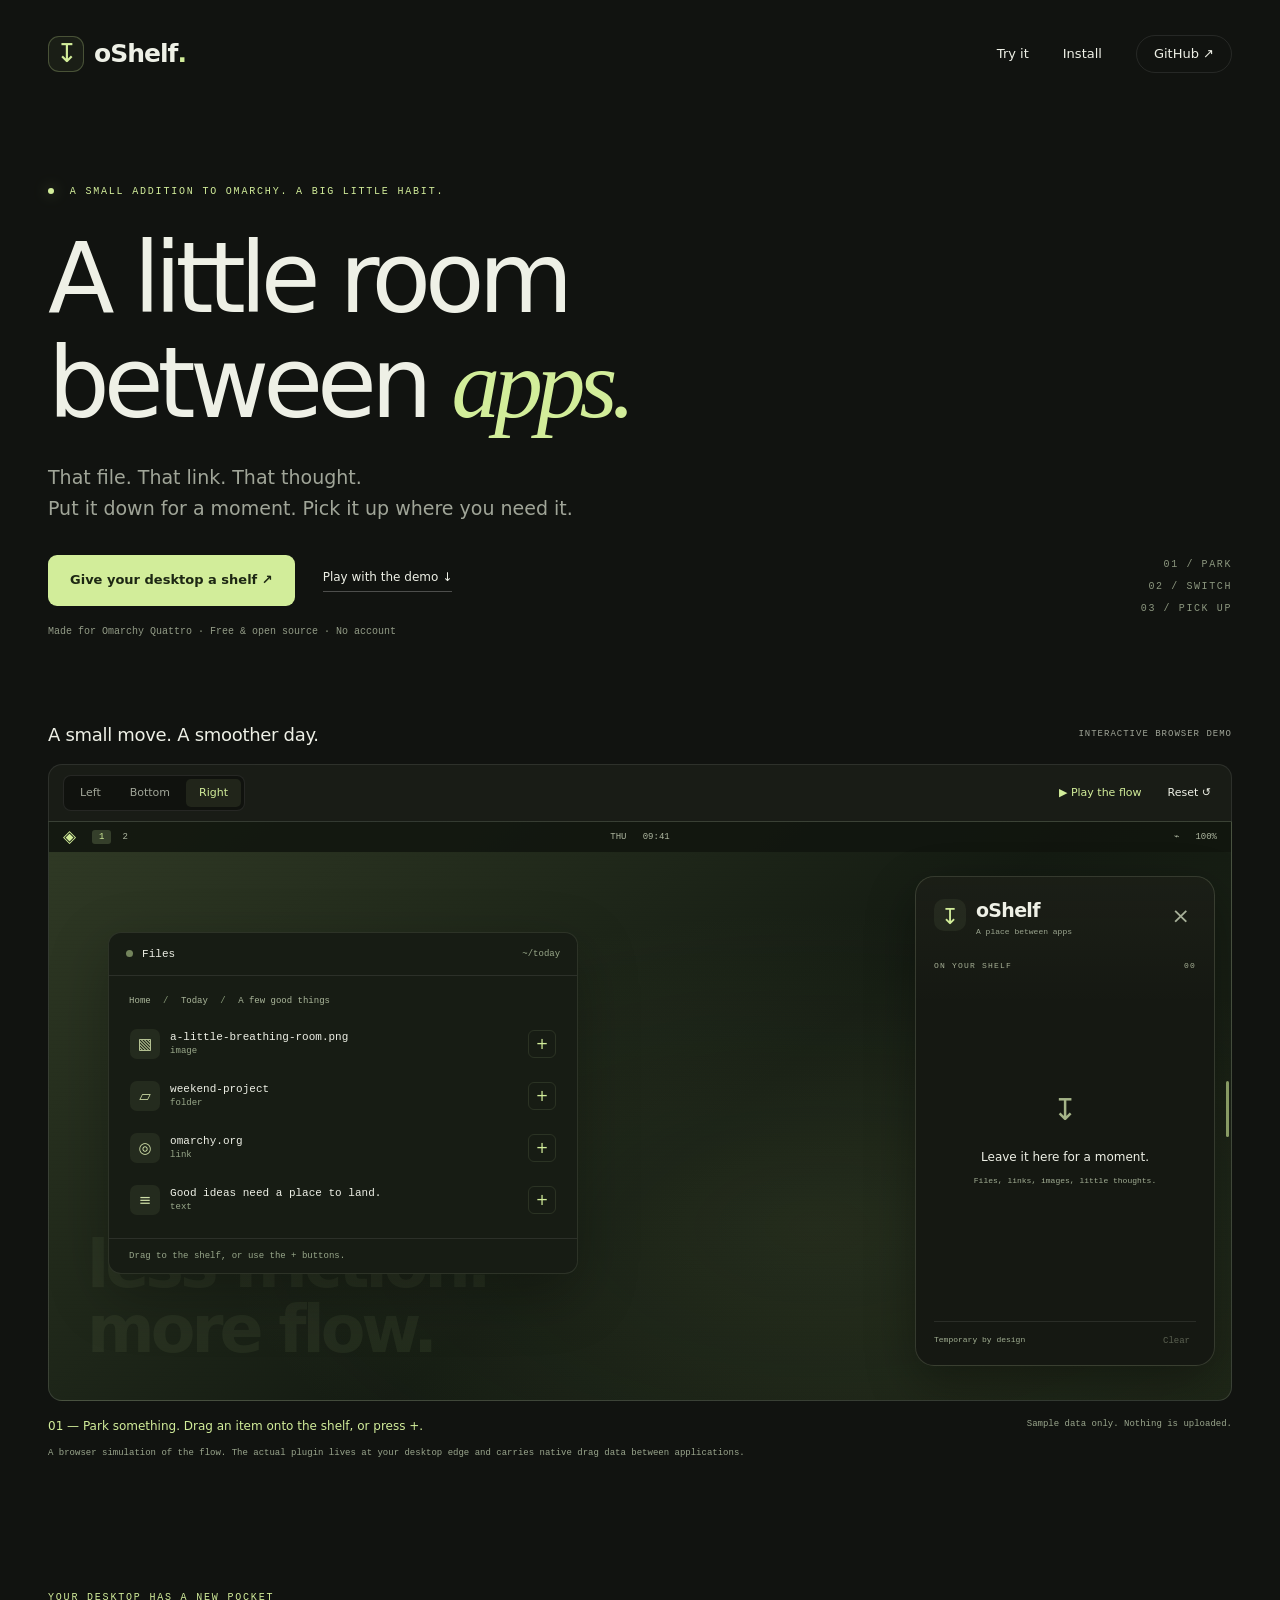
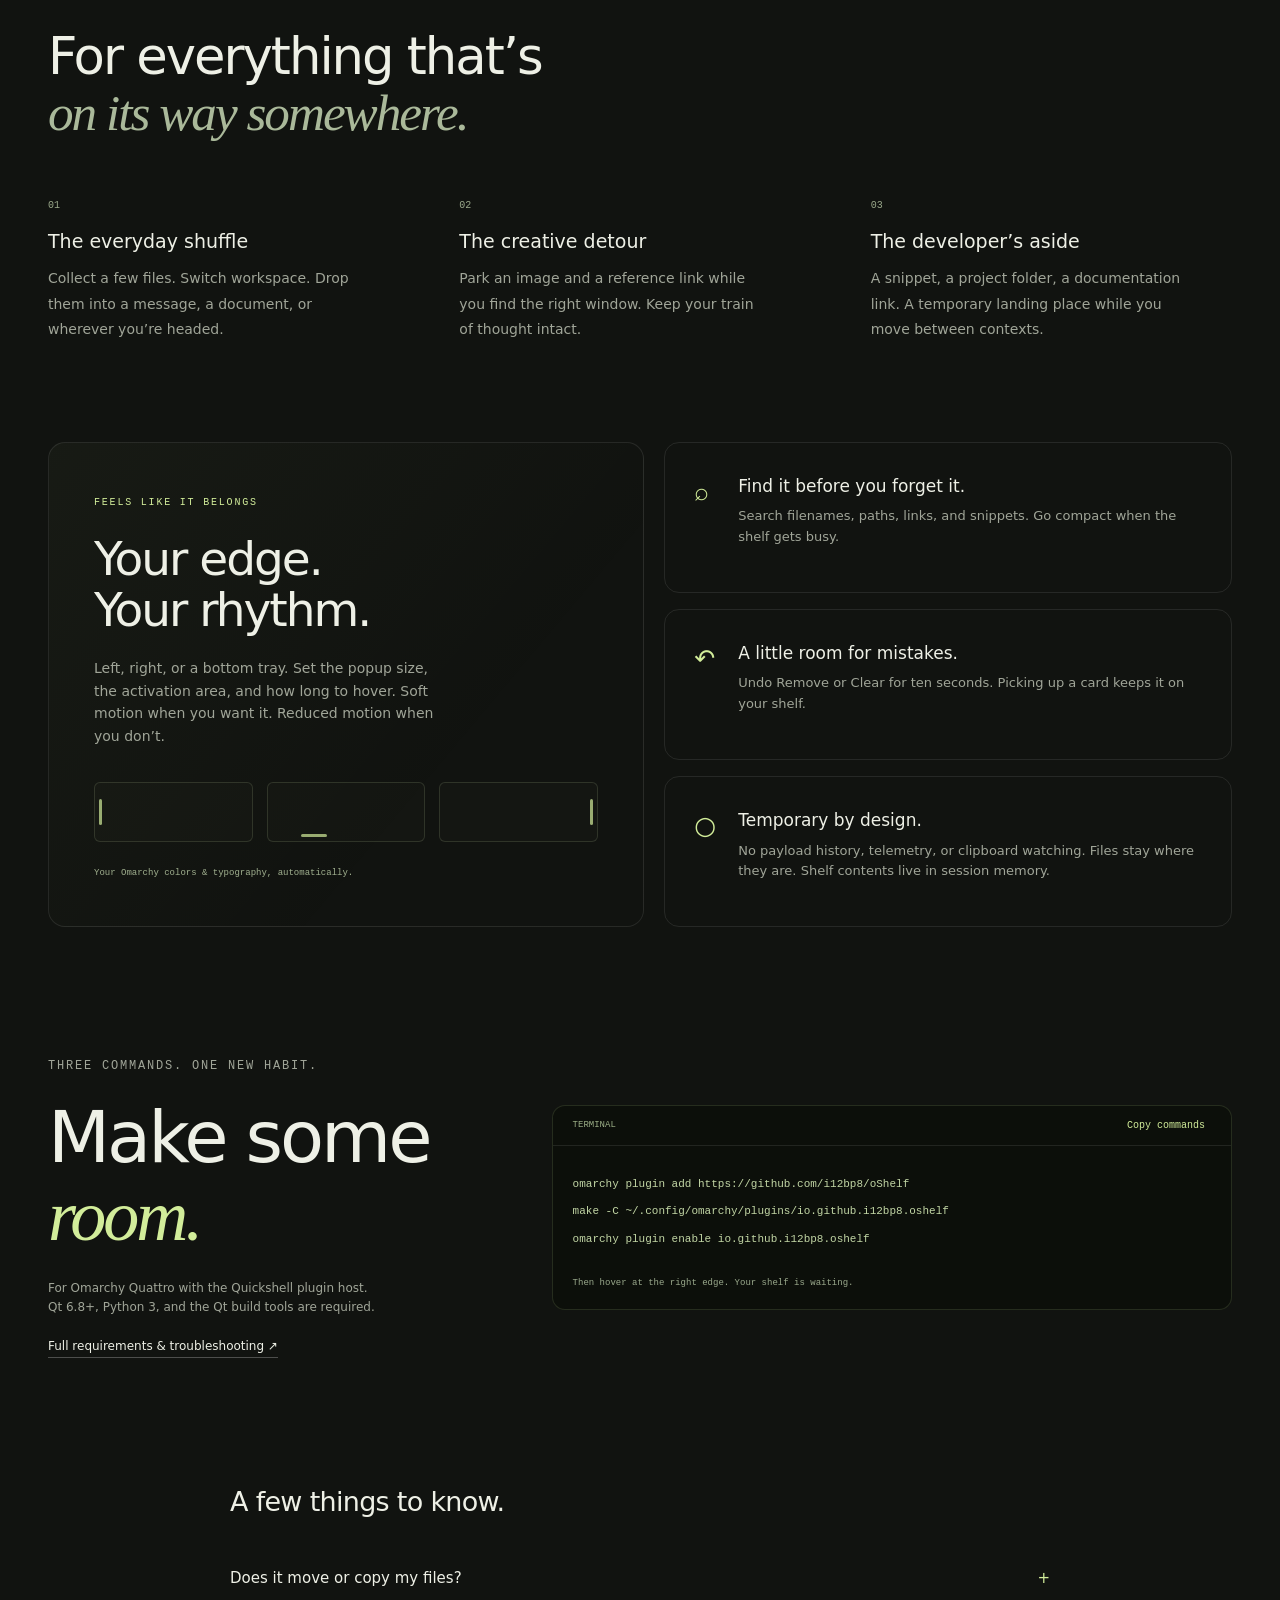
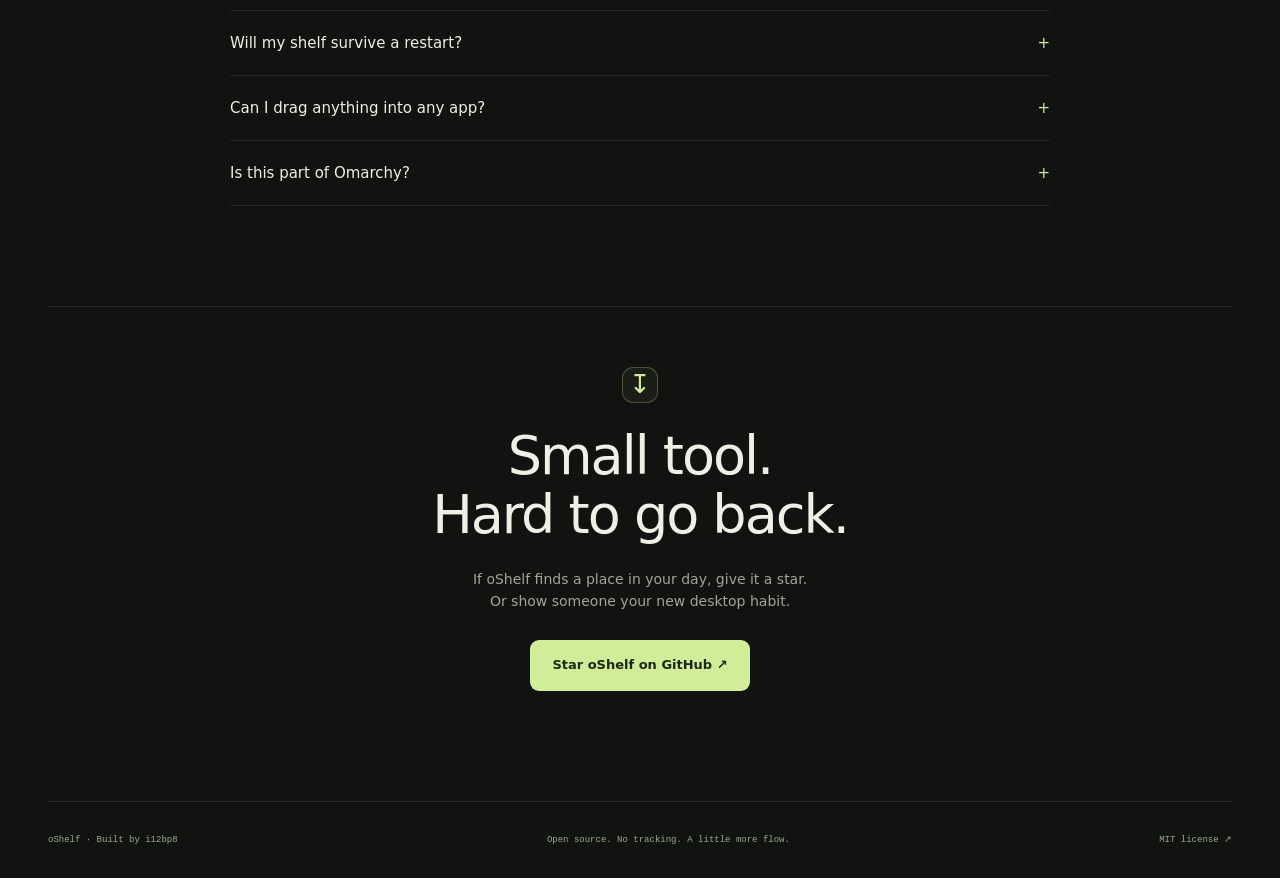
==== index.html @ 143892d5 "Polish oShelf workflows and add interactive product website" ====
<!doctype html>
<html lang="en"><head>
<meta charset="utf-8"><meta name="viewport" content="width=device-width,initial-scale=1">
<title>oShelf — A little room between apps.</title>
<meta name="description" content="Park files, images, links, and snippets at the edge of your Omarchy desktop. Switch context. Pick them up anywhere.">
<meta name="theme-color" content="#111310"><meta property="og:title" content="oShelf — A little room between apps."><meta property="og:description" content="Your next favorite desktop habit. A temporary drag-and-drop shelf for Omarchy."><meta property="og:type" content="website"><meta property="og:url" content="https://i12bp8.github.io/oShelf/"><meta property="og:image" content="https://i12bp8.github.io/oShelf/social.png"><meta name="twitter:card" content="summary_large_image">
<link rel="icon" href="icon.svg" type="image/svg+xml"><link rel="stylesheet" href="style.css"><script src="demo.js" defer></script></head>
<body>
<nav class="nav wrap" aria-label="Main navigation"><a class="brand" href="#"><span class="brand-icon">↧</span> oShelf<span class="brand-dot">.</span></a><div><a href="#playground">Try it</a><a href="#install">Install</a><a class="github" href="https://github.com/i12bp8/oShelf">GitHub ↗</a></div></nav>
<main><header class="hero wrap"><p class="eyebrow"><span></span> A SMALL ADDITION TO OMARCHY. A BIG LITTLE HABIT.</p><h1>A little room<br>between <em>apps.</em></h1><p class="intro">That file. That link. That thought.<br>Put it down for a moment. Pick it up where you need it.</p><div class="hero-actions"><a class="button primary" href="#install">Give your desktop a shelf ↗</a><a class="text-link" href="#playground">Play with the demo ↓</a></div><p class="fine">Made for Omarchy Quattro · Free & open source · No account</p><div class="hero-index" aria-hidden="true">01 / PARK<br>02 / SWITCH<br>03 / PICK UP</div></header>
<section class="playground wrap" id="playground" aria-labelledby="demo-title"><div class="section-label"><h2 id="demo-title">A small move. A smoother day.</h2><span>INTERACTIVE BROWSER DEMO</span></div>
<div class="demo-toolbar"><div class="segmented" aria-label="Shelf placement"><button data-edge="left" aria-pressed="false">Left</button><button data-edge="bottom" aria-pressed="false">Bottom</button><button data-edge="right" aria-pressed="true">Right</button></div><div class="demo-tools"><button id="tour">▶ Play the flow</button><button id="reset" aria-label="Reset demo">Reset ↺</button></div></div>
<div class="desktop" id="desktop" data-edge="right"><div class="desktop-bar"><span class="desktop-logo">◈</span><div class="workspaces" aria-label="Demo workspace"><button data-workspace="1" aria-pressed="true">1</button><button data-workspace="2" aria-pressed="false">2</button></div><span class="bar-time">THU &nbsp; 09:41</span><span>⌁ &nbsp; 100%</span></div><div class="wallpaper-word" aria-hidden="true">less friction.<br>more flow.</div>
<div class="app-window" id="source-window"><div class="window-top"><span class="window-dot"></span><span>Files</span><small>~/today</small></div><div class="file-path">Home <span>/</span> Today <span>/</span> A few good things</div><div id="samples" class="sample-list"></div><p class="window-foot">Drag to the shelf, or use the + buttons.</p></div>
<div class="app-window destination" id="destination" hidden><div class="window-top"><span class="window-dot"></span><span>Your next project</span><small>Workspace 2</small></div><div class="destination-body"><span class="destination-icon">↙</span><h3>Bring it over.</h3><p>Drop a shelf card here.<br>Or select its pick-up arrow.</p><div id="delivered"></div></div></div>
<button class="edge-handle" id="edge-handle" aria-label="Open or close the demo shelf"></button><aside class="shelf" id="shelf" aria-label="Demo shelf"><div class="shelf-head"><span class="shelf-mark">↧</span><div><strong>oShelf</strong><small>A place between apps</small></div><button id="collapse" aria-label="Close demo shelf">×</button></div><div class="shelf-meta"><span>ON YOUR SHELF</span><span id="count">00</span></div><div class="shelf-cards" id="shelf-cards"></div><div class="empty" id="empty"><span>↧</span><strong>Leave it here for a moment.</strong><p>Files, links, images, little thoughts.</p></div><div class="shelf-foot"><span>Temporary by design</span><button id="clear">Clear</button></div></aside></div>
<div class="demo-caption"><p id="demo-status" role="status" aria-live="polite">01 — Park something. Drag an item onto the shelf, or press +.</p><span>Sample data only. Nothing is uploaded.</span></div><p class="demo-note">A browser simulation of the flow. The actual plugin lives at your desktop edge and carries native drag data between applications.</p></section>
<section class="statement wrap"><p class="eyebrow">YOUR DESKTOP HAS A NEW POCKET</p><h2>For everything that’s<br><em>on its way somewhere.</em></h2><div class="use-cases"><article><span class="number">01</span><h3>The everyday shuffle</h3><p>Collect a few files. Switch workspace. Drop them into a message, a document, or wherever you’re headed.</p></article><article><span class="number">02</span><h3>The creative detour</h3><p>Park an image and a reference link while you find the right window. Keep your train of thought intact.</p></article><article><span class="number">03</span><h3>The developer’s aside</h3><p>A snippet, a project folder, a documentation link. A temporary landing place while you move between contexts.</p></article></div></section>
<section class="details wrap"><div class="detail-large"><span class="eyebrow">FEELS LIKE IT BELONGS</span><h2>Your edge.<br>Your rhythm.</h2><p>Left, right, or a bottom tray. Set the popup size, the activation area, and how long to hover. Soft motion when you want it. Reduced motion when you don’t.</p><div class="mini-edges" aria-hidden="true"><div><i></i></div><div><i></i></div><div><i></i></div></div><span class="detail-tag">Your Omarchy colors & typography, automatically.</span></div><div class="detail-stack"><article><span>⌕</span><div><h3>Find it before you forget it.</h3><p>Search filenames, paths, links, and snippets. Go compact when the shelf gets busy.</p></div></article><article><span>↶</span><div><h3>A little room for mistakes.</h3><p>Undo Remove or Clear for ten seconds. Picking up a card keeps it on your shelf.</p></div></article><article><span>○</span><div><h3>Temporary by design.</h3><p>No payload history, telemetry, or clipboard watching. Files stay where they are. Shelf contents live in session memory.</p></div></article></div></section>
<section class="install wrap" id="install"><div><p class="eyebrow">THREE COMMANDS. ONE NEW HABIT.</p><h2>Make some<br><em>room.</em></h2><p>For Omarchy Quattro with the Quickshell plugin host.<br>Qt 6.8+, Python 3, and the Qt build tools are required.</p><a class="text-link" href="https://github.com/i12bp8/oShelf#install">Full requirements & troubleshooting ↗</a></div><div class="terminal"><div class="terminal-top"><span>TERMINAL</span><button id="copy-install">Copy commands</button></div><pre><code id="install-code">omarchy plugin add https://github.com/i12bp8/oShelf
make -C ~/.config/omarchy/plugins/io.github.i12bp8.oshelf
omarchy plugin enable io.github.i12bp8.oshelf</code></pre><p>Then hover at the right edge. Your shelf is waiting.</p></div></section>
<section class="faq wrap"><h2>A few things to know.</h2><details><summary>Does it move or copy my files?</summary><p>oShelf keeps references to files and folders. It never moves or deletes the originals. Outgoing drags use copy semantics; the receiving application decides what to do with the offered data.</p></details><details><summary>Will my shelf survive a restart?</summary><p>No. Shelf contents disappear when the plugin reloads or the shell session ends. Your placement, size, and timing preferences are saved separately.</p></details><details><summary>Can I drag anything into any app?</summary><p>Files, folders, bundles, links, text, and portable image data are supported. Destinations choose which formats they accept. Image-only data is not converted into a file, and browser, GTK, and sandboxed app compatibility is not exhaustive.</p></details><details><summary>Is this part of Omarchy?</summary><p>oShelf is an independent community plugin for Omarchy Quattro. It is free software under the MIT license.</p></details></section>
<section class="closing wrap"><span class="brand-icon">↧</span><h2>Small tool.<br>Hard to go back.</h2><p>If oShelf finds a place in your day, give it a star.<br>Or show someone your new desktop habit.</p><a class="button primary" href="https://github.com/i12bp8/oShelf">Star oShelf on GitHub ↗</a></section></main>
<footer class="wrap"><span>oShelf · Built by <a href="https://github.com/i12bp8">i12bp8</a></span><span>Open source. No tracking. A little more flow.</span><a href="https://github.com/i12bp8/oShelf/blob/main/LICENSE">MIT license ↗</a></footer></body></html>
---- style.css ----
:root{color-scheme:dark;--bg:#111310;--line:#ffffff17;--ink:#eef0e6;--muted:#a0a598;--accent:#d2ed9a;--mono:ui-monospace,SFMono-Regular,Consolas,monospace;--sans:Inter,ui-sans-serif,system-ui,-apple-system,sans-serif}
*{box-sizing:border-box}html{scroll-behavior:smooth;scroll-padding-top:24px}body{margin:0;background:var(--bg);color:var(--ink);font-family:var(--sans);font-size:15px;line-height:1.6}a{color:inherit;text-decoration:none}button{font:inherit;color:inherit;cursor:pointer;border:0;background:none}button:disabled{opacity:.4;cursor:default}button:focus-visible,a:focus-visible,summary:focus-visible{outline:2px solid var(--accent);outline-offset:5px}h1,h2,h3,p{margin:0}h1,h2,h3{line-height:1.08}em{font-family:Georgia,serif;font-weight:400}::selection{background:var(--accent);color:var(--bg)}.wrap{max-width:1200px;width:calc(100% - 96px);margin:auto}
.nav{display:flex;justify-content:space-between;align-items:center;height:108px}.brand{font-size:25px;font-weight:700;letter-spacing:-1px;display:flex;align-items:center;gap:10px}.brand-dot{color:var(--accent);margin-left:-10px}.brand-icon{display:inline-grid;place-items:center;width:36px;height:36px;border:1px solid #d2ed9a40;border-radius:11px;background:#d2ed9a0c;color:var(--accent);font:26px var(--mono)}.nav>div{display:flex;gap:34px;align-items:center;font-size:13px}.github{padding:8px 17px;border:1px solid var(--line);border-radius:30px}
.hero{position:relative;padding:76px 0 88px}.eyebrow{font:10px/1.6 var(--mono);letter-spacing:1.8px;color:var(--accent)}.hero .eyebrow span{display:inline-block;width:6px;height:6px;border-radius:50%;background:var(--accent);margin-right:8px;box-shadow:0 0 15px #d2ed9a70}h1{font-size:clamp(64px,7.6vw,108px);font-weight:520;letter-spacing:-6px;margin:26px 0 25px}h1 em{color:var(--accent)}.intro{font-size:19px;color:var(--muted);line-height:1.65}.hero-actions{display:flex;align-items:center;gap:28px;margin-top:30px}.button{display:inline-flex;align-items:center;justify-content:center;gap:30px;border-radius:9px;padding:15px 22px;font-size:13px;font-weight:600;transition:transform .2s,background .2s}.button:hover{transform:translateY(-3px)}.primary{background:var(--accent);color:#1d2713}.text-link{font-size:12px;border-bottom:1px solid #ffffff40;padding-bottom:4px}.fine{font:10px var(--mono);color:#929b86;margin-top:20px}.hero-index{position:absolute;bottom:105px;right:0;text-align:right;font:10px/2.2 var(--mono);letter-spacing:1.6px;color:#8b967e}
.section-label{display:flex;align-items:center;justify-content:space-between;margin-bottom:20px}.section-label h2{font-size:18px;font-weight:500;letter-spacing:-.3px}.section-label>span{font:9px var(--mono);color:var(--muted);letter-spacing:1px}.playground{scroll-margin-top:30px}.demo-toolbar{border:1px solid var(--line);border-bottom:0;border-radius:14px 14px 0 0;display:flex;justify-content:space-between;align-items:center;padding:10px 14px;background:#191c16}.segmented{display:flex;gap:3px;padding:3px;background:#10120e;border:1px solid var(--line);border-radius:8px}.segmented button{font-size:11px;padding:5px 13px;border-radius:5px;color:var(--muted)}.segmented button[aria-pressed=true]{color:var(--accent);background:#d2ed9a16}.demo-tools{display:flex;gap:14px;font-size:11px}.demo-tools button:first-child{color:var(--accent)}
.desktop{height:580px;position:relative;overflow:hidden;border:1px solid #ffffff20;border-radius:0 0 14px 14px;background:radial-gradient(ellipse at 65% 70%,#5b674033,transparent 55%),linear-gradient(140deg,#303a25,#141b12 55%,#1d2517);isolation:isolate}.desktop:after{content:'';position:absolute;inset:30px 0 0;pointer-events:none;background:repeating-linear-gradient(0deg,transparent,transparent 3px,#00000005 3px,#00000005 4px);z-index:-1}.desktop-bar{height:30px;background:#10150edf;display:flex;align-items:center;gap:16px;padding:0 14px;font:9px var(--mono);color:#aeb7a0}.desktop-logo{color:var(--accent);font-size:17px}.workspaces{display:flex;gap:4px}.workspaces button{padding:2px 7px;border-radius:3px}.workspaces button[aria-pressed=true]{background:#c6e39830;color:var(--accent)}.bar-time{position:absolute;left:50%;transform:translateX(-50%)}.desktop-bar>span:last-child{margin-left:auto}.wallpaper-word{position:absolute;left:38px;bottom:38px;font-size:65px;line-height:1;letter-spacing:-4px;color:#d2ed9a10;font-weight:650}
.app-window{position:absolute;left:5%;top:110px;width:45%;max-width:470px;min-width:280px;border:1px solid #c3d0ad21;background:#171c14;border-radius:13px;box-shadow:0 20px 60px #0004;overflow:hidden;transition:opacity .3s,transform .3s}.window-top{display:flex;align-items:center;gap:9px;height:43px;padding:0 17px;font:11px var(--mono);border-bottom:1px solid var(--line)}.window-dot{width:7px;height:7px;background:#73845c;border-radius:50%}.window-top small{margin-left:auto;color:#98a789;font-size:9px}.file-path{padding:20px 20px 12px;font:9px var(--mono);color:#abb79b}.file-path span{color:#879977;padding:0 7px}.sample-list{padding:0 10px 12px}.sample{display:flex;gap:10px;align-items:center;padding:11px;border-radius:8px;cursor:grab}.sample:hover{background:#ffffff05}.sample-icon{width:30px;height:30px;display:grid;place-items:center;border-radius:7px;background:#d2ed9a12;color:#cfdea8;font-size:15px}.sample-copy{flex:1;min-width:0}.sample strong{font:11px var(--mono);display:block;white-space:nowrap;overflow:hidden;text-overflow:ellipsis}.sample small{display:block;font:9px var(--mono);color:#9aa98b;margin-top:3px}.sample button{border:1px solid #b3ca8d20;border-radius:6px;width:28px;height:28px;color:var(--accent)}.window-foot{border-top:1px solid var(--line);padding:12px 20px;font:9px var(--mono);color:#98a78a}
.edge-handle{position:absolute;right:0;top:42%;width:16px;height:90px;z-index:5;padding:0}.edge-handle:after{content:'';position:absolute;right:2px;top:17px;width:3px;height:56px;border-radius:4px;background:var(--accent);opacity:.6}.edge-handle:hover:after{opacity:1}.shelf{position:absolute;right:16px;top:54px;width:300px;height:490px;background:#151812;border:1px solid #c5d2ad2e;border-radius:19px;box-shadow:0 18px 50px #0005;display:flex;flex-direction:column;padding:18px;transition:transform .32s cubic-bezier(.2,.8,.2,1),opacity .24s;z-index:4;background-image:linear-gradient(#d2ed9a08,transparent 130px)}.shelf.closed{opacity:0;transform:translateX(28px) scale(.97);pointer-events:none}.shelf.dragover{border-color:var(--accent);box-shadow:0 0 0 3px #d2ed9a18,0 18px 50px #0005}.shelf-head{display:flex;align-items:center;gap:10px}.shelf-mark{width:32px;height:32px;display:grid;place-items:center;background:#d2ed9a10;border-radius:10px;font-size:22px;color:var(--accent)}.shelf-head strong{font-size:19px;letter-spacing:-.7px}.shelf-head small{display:block;color:#9ba58f;font:8px var(--mono);margin-top:2px}.shelf-head>button{margin-left:auto;font-size:22px;color:#a7b099}.shelf-meta{display:flex;justify-content:space-between;margin:25px 0 12px;font:8px var(--mono);letter-spacing:1.2px;color:#a6b095}.shelf-cards{display:flex;flex-direction:column;gap:8px;overflow:auto;flex:1;scrollbar-width:thin;scrollbar-color:#4b593b transparent}.demo-card{position:relative;background:#d2ed9a04;border:1px solid #c7d3b316;border-radius:12px;padding:13px;flex-shrink:0;cursor:grab;animation:arrive .28s ease-out}.card-type{font:8px var(--mono);letter-spacing:1.4px;color:#aabc8c;display:block;margin-bottom:8px}.card-title{font:12px/1.4 var(--mono);display:block;padding-right:24px;overflow-wrap:anywhere}.card-detail{font:8px var(--mono);color:#9aa78c;display:block;margin-top:10px;overflow:hidden;text-overflow:ellipsis;white-space:nowrap}.demo-card button{position:absolute;right:8px;top:8px;border-radius:6px;color:var(--accent);width:27px;height:27px;background:#d2ed9a0b}.card-art{height:58px;border-radius:6px;margin-bottom:10px;background:radial-gradient(circle at 65% 40%,#e3d998 0 8%,transparent 8.5%),linear-gradient(165deg,transparent 50%,#7a8e5f 50% 66%,#455b3a 66% 78%,#263d2b 78%),#b7c296}.empty{text-align:center;position:absolute;left:20px;right:20px;top:43%;pointer-events:none}.empty>span{display:block;font-size:30px;color:#a5b488;margin-bottom:10px}.empty strong{font-size:12px;font-weight:500}.empty p{font:8px var(--mono);color:#a2ae94;margin-top:8px}.shelf-foot{display:flex;justify-content:space-between;border-top:1px solid var(--line);padding-top:13px;margin-top:12px;font:8px var(--mono);color:#a0ae91}.shelf-foot button{font-size:9px;color:#c2ccaf}
.destination-body{min-height:250px;padding:35px;text-align:center}.destination-icon{font-size:27px;color:var(--accent)}.destination h3{font-size:24px;margin:12px 0}.destination p{font-size:11px;color:var(--muted)}.destination.dragover{border-color:var(--accent)}#delivered{display:flex;gap:7px;flex-wrap:wrap;margin-top:20px}.delivered-item{font:9px var(--mono);border:1px solid #d2ed9a35;color:var(--accent);padding:7px 10px;border-radius:6px;animation:arrive .3s;overflow-wrap:anywhere;max-width:100%}
.desktop[data-edge=left] .shelf{left:16px;right:auto}.desktop[data-edge=left] .shelf.closed{transform:translateX(-28px) scale(.97)}.desktop[data-edge=left] .edge-handle{left:0;right:auto}.desktop[data-edge=left] .edge-handle:after{left:2px;right:auto}.desktop[data-edge=left] .app-window{left:auto;right:5%}.desktop[data-edge=bottom] .shelf{width:620px;max-width:calc(100% - 32px);height:255px;top:auto;bottom:14px;left:50%;right:auto;transform:translateX(-50%)}.desktop[data-edge=bottom] .shelf.closed{transform:translate(-50%,28px) scale(.97)}.desktop[data-edge=bottom] .shelf-cards{flex-direction:row}.desktop[data-edge=bottom] .demo-card{width:210px}.desktop[data-edge=bottom] .card-art{display:none}.desktop[data-edge=bottom] .shelf-meta{margin:12px 0 8px}.desktop[data-edge=bottom] .shelf-foot{margin-top:8px;padding-top:8px}.desktop[data-edge=bottom] .edge-handle{top:auto;bottom:0;left:44%;width:90px;height:14px}.desktop[data-edge=bottom] .edge-handle:after{top:auto;bottom:2px;left:17px;width:56px;height:3px}.desktop[data-edge=bottom] .app-window{top:50px;left:7%;width:50%}.desktop[data-edge=bottom] .sample{padding:5px 11px}.desktop[data-edge=bottom] .file-path{padding:10px 20px}.desktop[data-edge=bottom] .window-foot{display:none}.desktop[data-edge=bottom] .destination-body{padding:12px;min-height:160px}
.demo-caption{display:flex;justify-content:space-between;gap:20px;align-items:start;margin-top:16px}.demo-caption p{font-size:12px;color:var(--accent)}.demo-caption>span,.demo-note{font:9px/1.6 var(--mono);color:#9aa68d}.demo-note{margin-top:10px;max-width:720px}.statement{padding:130px 0 100px}.statement h2{font-size:clamp(35px,4vw,54px);font-weight:500;letter-spacing:-2px;margin-top:23px}.statement h2 em{color:#aab99a}.use-cases{display:grid;grid-template-columns:repeat(3,1fr);gap:50px;margin-top:60px}.number{font:10px var(--mono);color:#9aa88a;display:block;margin-bottom:20px}.use-cases h3{font-size:19px;font-weight:500;margin-bottom:15px}.use-cases p{color:var(--muted);font-size:14px;line-height:1.8;max-width:310px}
.details{display:grid;grid-template-columns:1.05fr 1fr;gap:20px}.detail-large{padding:45px;border:1px solid var(--line);border-radius:17px;background:linear-gradient(130deg,#d2ed9a09,transparent 70%)}.detail-large h2{font-size:47px;letter-spacing:-2px;font-weight:500;margin:22px 0}.detail-large p{font-size:14px;color:var(--muted);max-width:350px}.mini-edges{display:flex;gap:14px;margin:35px 0 24px}.mini-edges>div{position:relative;width:95px;height:60px;border:1px solid #a2b68a30;border-radius:6px;background:#d2ed9a04}.mini-edges i{position:absolute;background:var(--accent);border-radius:3px;opacity:.7}.mini-edges>div:nth-child(1) i{height:26px;width:3px;left:4px;top:16px}.mini-edges>div:nth-child(2) i{height:3px;width:26px;left:33px;bottom:4px}.mini-edges>div:nth-child(3) i{height:26px;width:3px;right:4px;top:16px}.detail-tag{font:9px var(--mono);color:#a0b08f}.detail-stack{display:flex;flex-direction:column;gap:16px}.detail-stack article{display:flex;gap:20px;padding:29px;border:1px solid var(--line);border-radius:15px;flex:1}.detail-stack article>span{font-size:25px;color:var(--accent);width:24px;flex-shrink:0}.detail-stack h3{font-size:17px;font-weight:500;margin:5px 0 11px}.detail-stack p{font-size:13px;color:var(--muted)}
.install{padding:130px 0;display:grid;grid-template-columns:.8fr 1.2fr;align-items:center;gap:50px}.install h2{font-size:72px;letter-spacing:-3px;margin:23px 0;font-weight:500}.install h2 em{color:var(--accent)}.install p{font-size:12px;color:var(--muted);margin-bottom:16px}.terminal{background:#0c0f0a;border:1px solid #d2ed9a22;border-radius:13px;overflow:hidden;min-width:0}.terminal-top{padding:13px 20px;display:flex;justify-content:space-between;align-items:center;border-bottom:1px solid var(--line);font:9px var(--mono);color:#9bae86}.terminal-top button{font-size:10px;color:var(--accent)}pre{padding:25px 20px;margin:0;overflow:auto;font:11px/2.5 var(--mono);color:#c2d6a5}.terminal p{font:9px var(--mono);padding:0 20px 5px;color:#9aa98c}
.faq{max-width:820px;padding:0 0 100px}.faq h2{font-size:27px;font-weight:500;margin-bottom:30px;letter-spacing:-.7px}details{border-bottom:1px solid var(--line);padding:20px 0}summary{cursor:pointer;list-style:none;font-size:15px;display:flex;justify-content:space-between}summary:after{content:'+';color:var(--accent)}details[open] summary:after{content:'−'}details p{font-size:13px;color:var(--muted);margin-top:14px;max-width:700px}.closing{text-align:center;padding:60px 0 110px;border-top:1px solid var(--line)}.closing h2{font-size:54px;font-weight:500;letter-spacing:-2px;margin:24px 0}.closing p{color:var(--muted);font-size:14px;margin-bottom:27px}footer{display:flex;justify-content:space-between;gap:20px;padding:30px 0;border-top:1px solid var(--line);font:9px/1.8 var(--mono);color:#9baa8e}footer a:hover{color:var(--accent)}[hidden]{display:none!important}
@keyframes arrive{from{opacity:0;transform:translateY(8px) scale(.97)}to{opacity:1;transform:none}}
@media(max-width:1000px){.wrap{width:calc(100% - 48px)}.hero-index{display:none}.desktop{height:570px}.app-window{left:3%;width:43%;min-width:220px}.shelf{width:275px}.desktop[data-edge=left] .app-window{right:3%}.install{grid-template-columns:1fr;gap:35px}.install h2 br{display:none}.use-cases{gap:25px}.details{gap:15px}.detail-large{padding:30px}.detail-stack article{padding:24px}.hero{padding-top:55px}h1{letter-spacing:-4px}}
@media(max-width:650px){.wrap{width:calc(100% - 36px)}.nav{height:80px}.nav>div{gap:18px}.nav>div>a:first-child{display:none}.hero{padding:48px 0 55px}h1{font-size:62px;letter-spacing:-3.8px}.hero .eyebrow{font-size:8px;letter-spacing:.8px}.intro{font-size:16px}.hero-actions{align-items:start;flex-direction:column;gap:20px}.fine{font-size:8px}.section-label{align-items:start;gap:12px}.section-label h2{font-size:15px}.section-label>span{font-size:7px;max-width:90px;text-align:right}.demo-toolbar{padding:8px}.segmented button{padding:5px 8px;font-size:10px}.demo-tools{gap:5px;font-size:9px}.desktop{height:780px}.bar-time{display:none}.app-window,.desktop[data-edge=left] .app-window,.desktop[data-edge=bottom] .app-window{left:14px;right:14px;top:48px;width:auto;max-width:none;min-width:0}.sample{padding:7px}.file-path{font-size:8px;padding:12px}.window-foot{padding:8px 14px;font-size:8px}.shelf,.desktop[data-edge=left] .shelf{left:auto;right:14px;top:355px;width:calc(100% - 28px);height:405px}.desktop[data-edge=left] .shelf{left:14px;right:auto}.desktop[data-edge=bottom] .shelf{top:auto;bottom:15px;height:380px;width:calc(100% - 28px);max-width:none;left:50%}.desktop[data-edge=bottom] .shelf-cards{flex-direction:column}.desktop[data-edge=bottom] .demo-card{width:100%}.desktop[data-edge=bottom] .app-window .sample{padding:7px}.desktop[data-edge=bottom] .window-foot{display:block}.destination-body{min-height:215px;padding:20px}.destination h3{font-size:21px}.desktop[data-edge=bottom] .destination-body{min-height:240px;padding:24px}.wallpaper-word{font-size:48px}.demo-caption{flex-direction:column;gap:6px}.demo-caption p{font-size:11px}.statement{padding:80px 0 60px}.statement h2{font-size:34px;letter-spacing:-1.3px}.use-cases{grid-template-columns:1fr;margin-top:35px;gap:30px}.use-cases article{display:grid;grid-template-columns:30px 1fr;column-gap:12px}.number{grid-row:span 2;margin-top:5px}.use-cases p{max-width:none}.use-cases h3{font-size:18px;margin-bottom:10px}.details{grid-template-columns:1fr}.detail-large h2{font-size:40px}.install{padding:80px 0}.install h2{font-size:57px}.faq{padding-bottom:65px}.closing{padding:50px 0 70px}.closing h2{font-size:45px}footer{flex-direction:column;gap:8px}.demo-note{font-size:8px}}
.details>*{min-width:0}.detail-tag{display:block;line-height:1.7;overflow-wrap:anywhere}.detail-stack article>div{min-width:0}.mini-edges>div{min-width:0;flex:1}
@media(prefers-reduced-motion:reduce){html{scroll-behavior:auto}*,*:before,*:after{animation:none!important;transition:none!important}}
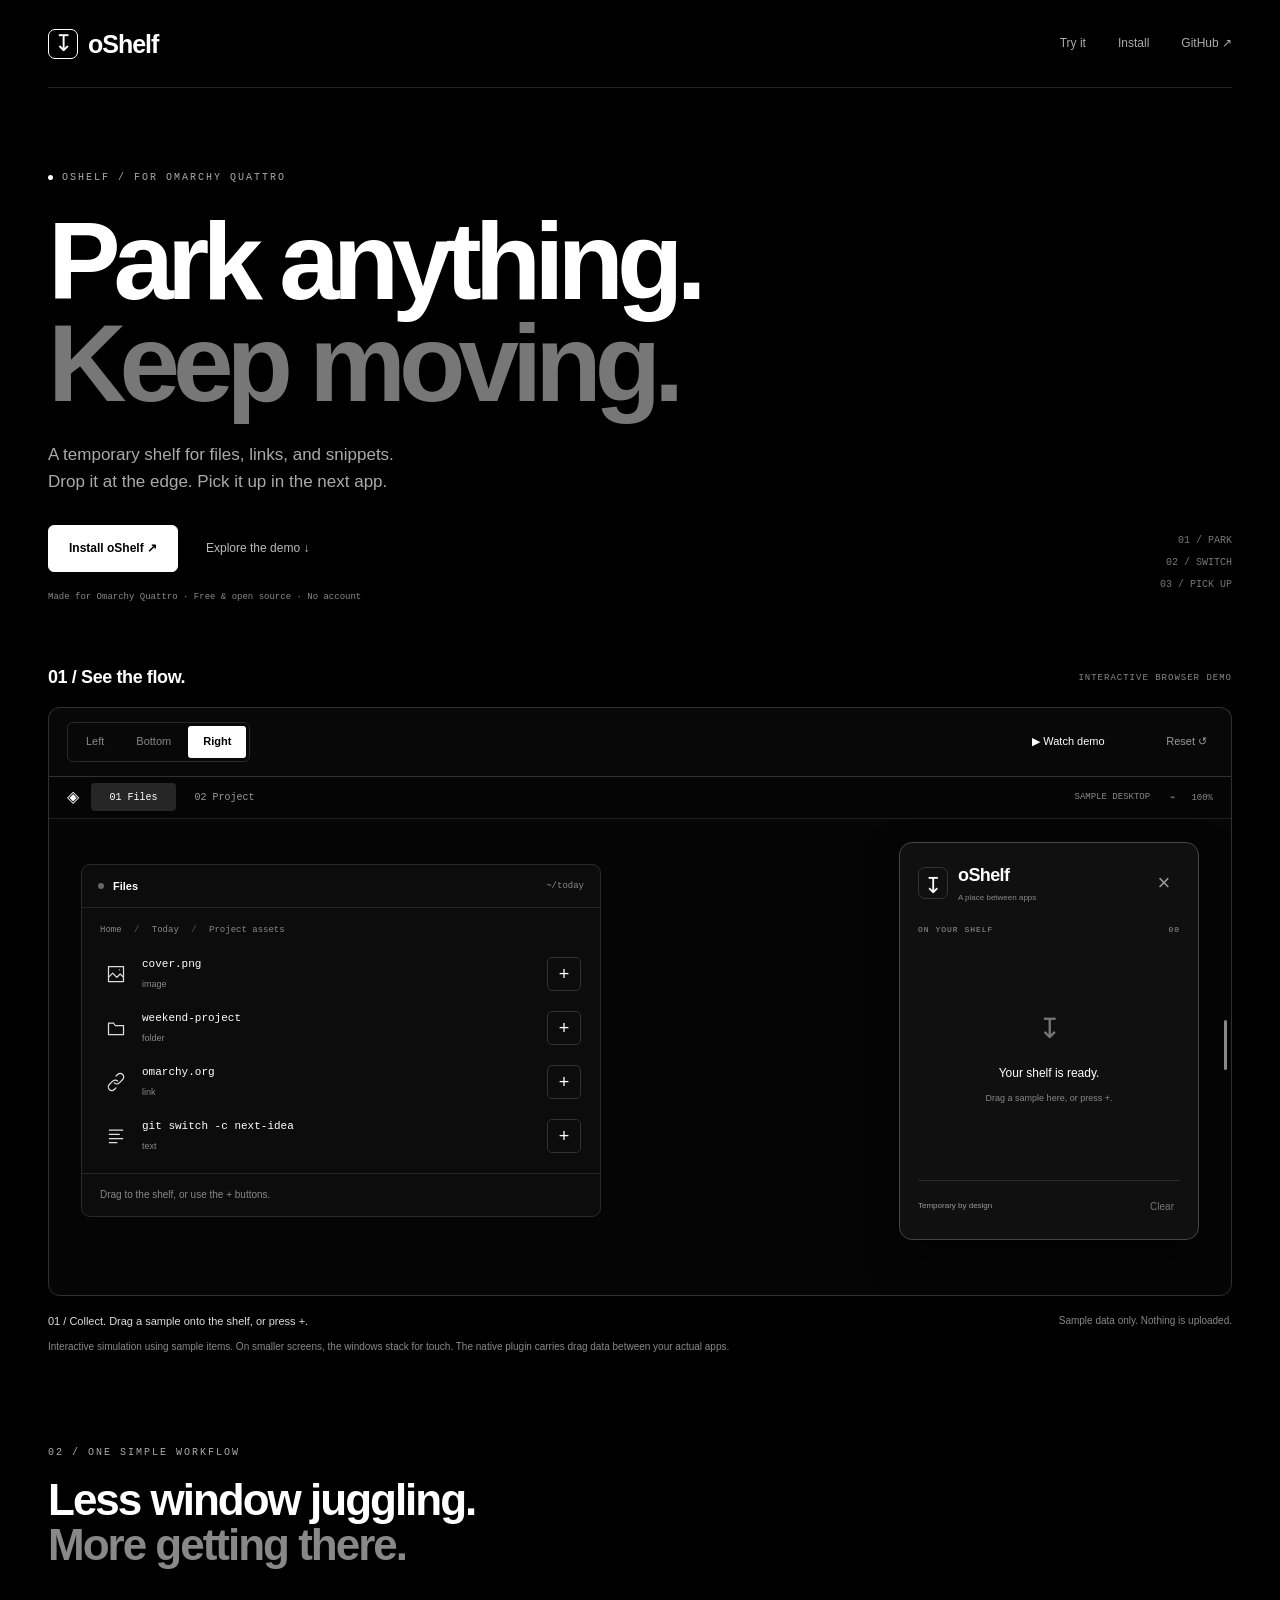
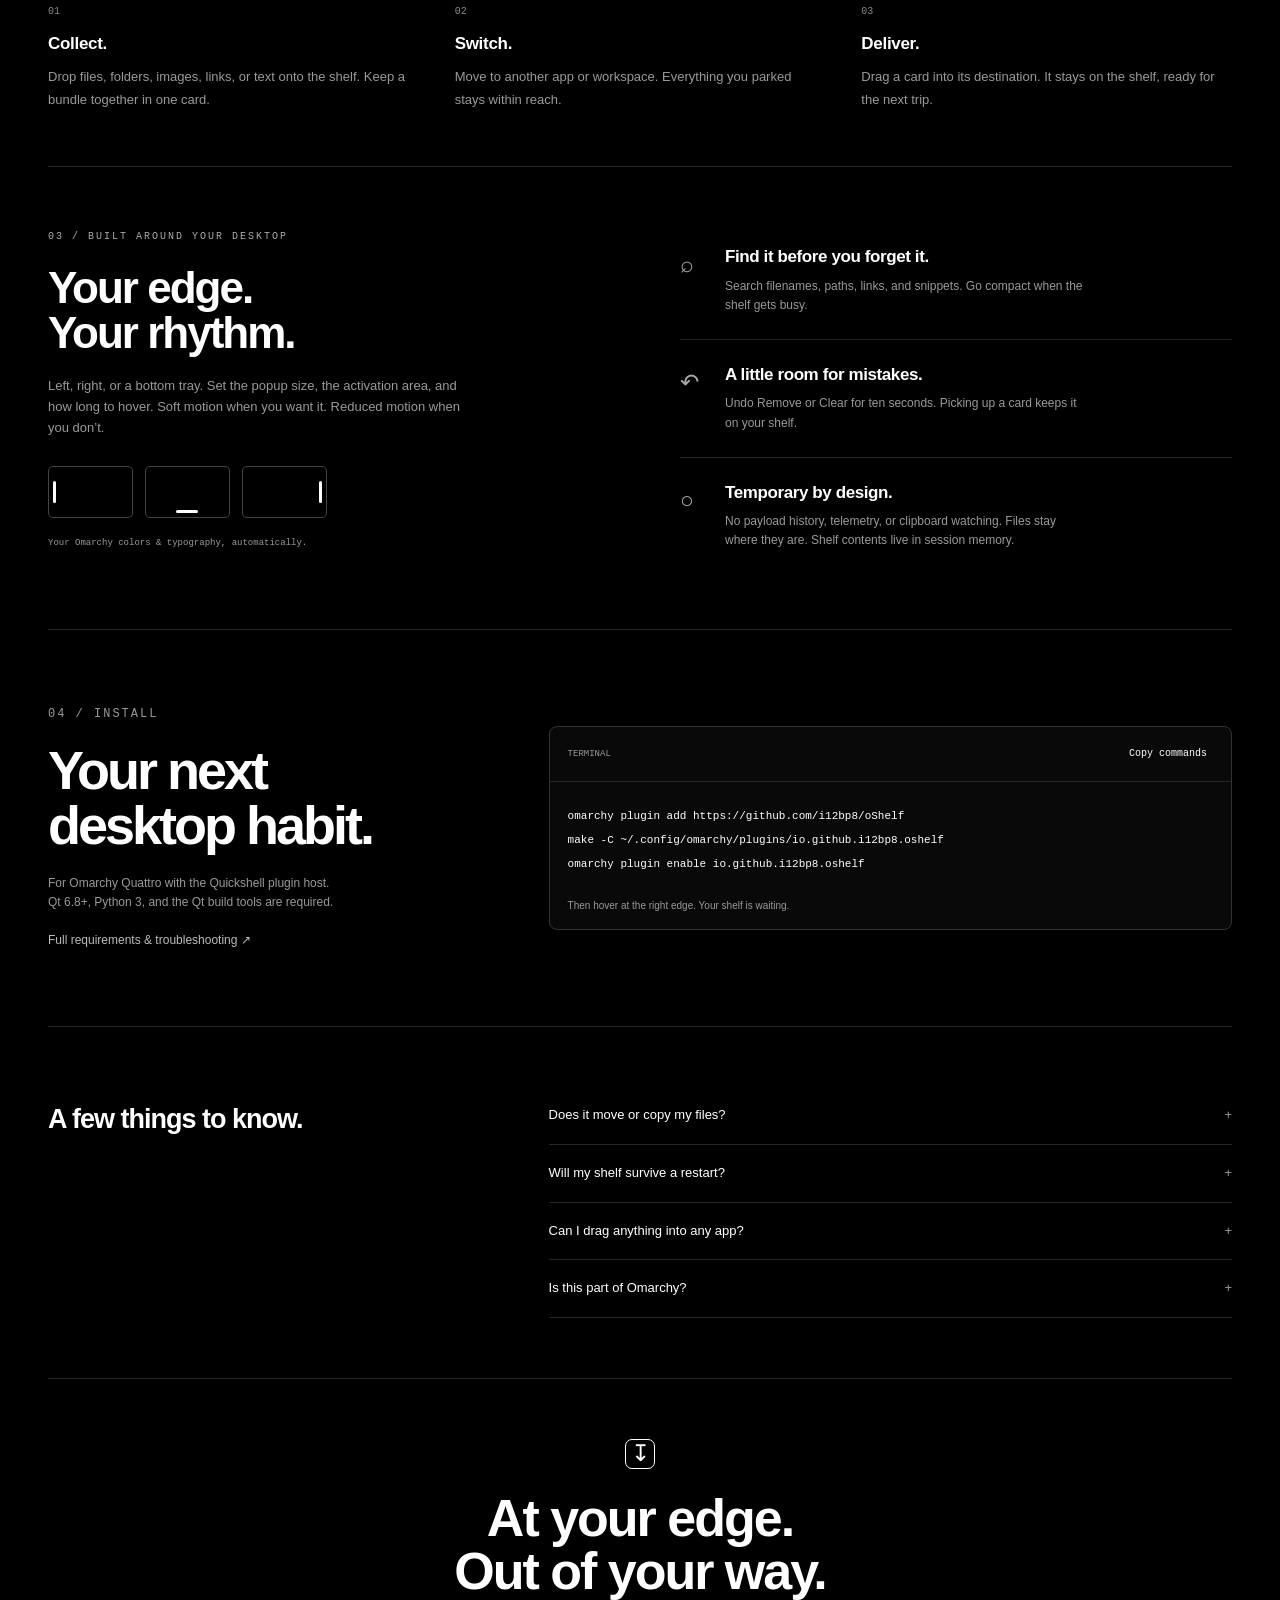
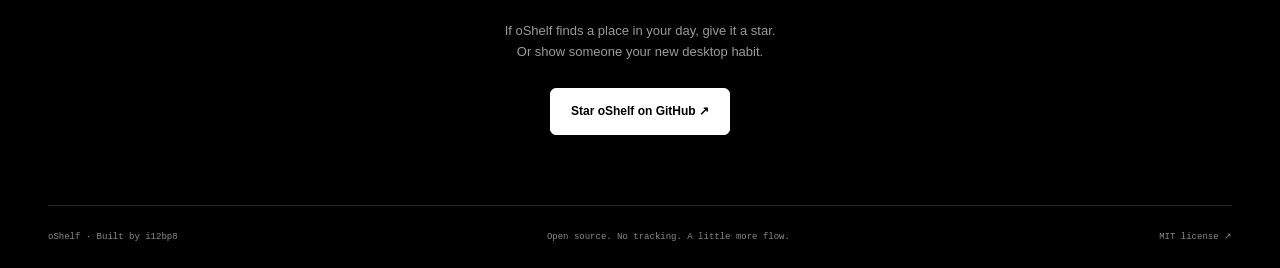
==== commit b6a009be: "Redesign the site in monochrome" ====
--- a/index.html
+++ b/index.html
@@ -3,23 +3,23 @@
 <meta charset="utf-8"><meta name="viewport" content="width=device-width,initial-scale=1">
 <title>oShelf — A little room between apps.</title>
 <meta name="description" content="Park files, images, links, and snippets at the edge of your Omarchy desktop. Switch context. Pick them up anywhere.">
-<meta name="theme-color" content="#111310"><meta property="og:title" content="oShelf — A little room between apps."><meta property="og:description" content="Your next favorite desktop habit. A temporary drag-and-drop shelf for Omarchy."><meta property="og:type" content="website"><meta property="og:url" content="https://i12bp8.github.io/oShelf/"><meta property="og:image" content="https://i12bp8.github.io/oShelf/social.png"><meta name="twitter:card" content="summary_large_image">
-<link rel="icon" href="icon.svg" type="image/svg+xml"><link rel="stylesheet" href="style.css"><script src="demo.js" defer></script></head>
+<meta name="theme-color" content="#000000"><meta property="og:title" content="oShelf — A little room between apps."><meta property="og:description" content="Your next favorite desktop habit. A temporary drag-and-drop shelf for Omarchy."><meta property="og:type" content="website"><meta property="og:url" content="https://i12bp8.github.io/oShelf/"><meta property="og:image" content="https://i12bp8.github.io/oShelf/social.png"><meta name="twitter:card" content="summary_large_image">
+<link rel="icon" href="icon.svg" type="image/svg+xml"><link rel="stylesheet" href="style.css?v=2"><script src="demo.js?v=2" defer></script></head>
 <body>
 <nav class="nav wrap" aria-label="Main navigation"><a class="brand" href="#"><span class="brand-icon">↧</span> oShelf<span class="brand-dot">.</span></a><div><a href="#playground">Try it</a><a href="#install">Install</a><a class="github" href="https://github.com/i12bp8/oShelf">GitHub ↗</a></div></nav>
-<main><header class="hero wrap"><p class="eyebrow"><span></span> A SMALL ADDITION TO OMARCHY. A BIG LITTLE HABIT.</p><h1>A little room<br>between <em>apps.</em></h1><p class="intro">That file. That link. That thought.<br>Put it down for a moment. Pick it up where you need it.</p><div class="hero-actions"><a class="button primary" href="#install">Give your desktop a shelf ↗</a><a class="text-link" href="#playground">Play with the demo ↓</a></div><p class="fine">Made for Omarchy Quattro · Free & open source · No account</p><div class="hero-index" aria-hidden="true">01 / PARK<br>02 / SWITCH<br>03 / PICK UP</div></header>
-<section class="playground wrap" id="playground" aria-labelledby="demo-title"><div class="section-label"><h2 id="demo-title">A small move. A smoother day.</h2><span>INTERACTIVE BROWSER DEMO</span></div>
-<div class="demo-toolbar"><div class="segmented" aria-label="Shelf placement"><button data-edge="left" aria-pressed="false">Left</button><button data-edge="bottom" aria-pressed="false">Bottom</button><button data-edge="right" aria-pressed="true">Right</button></div><div class="demo-tools"><button id="tour">▶ Play the flow</button><button id="reset" aria-label="Reset demo">Reset ↺</button></div></div>
-<div class="desktop" id="desktop" data-edge="right"><div class="desktop-bar"><span class="desktop-logo">◈</span><div class="workspaces" aria-label="Demo workspace"><button data-workspace="1" aria-pressed="true">1</button><button data-workspace="2" aria-pressed="false">2</button></div><span class="bar-time">THU &nbsp; 09:41</span><span>⌁ &nbsp; 100%</span></div><div class="wallpaper-word" aria-hidden="true">less friction.<br>more flow.</div>
-<div class="app-window" id="source-window"><div class="window-top"><span class="window-dot"></span><span>Files</span><small>~/today</small></div><div class="file-path">Home <span>/</span> Today <span>/</span> A few good things</div><div id="samples" class="sample-list"></div><p class="window-foot">Drag to the shelf, or use the + buttons.</p></div>
-<div class="app-window destination" id="destination" hidden><div class="window-top"><span class="window-dot"></span><span>Your next project</span><small>Workspace 2</small></div><div class="destination-body"><span class="destination-icon">↙</span><h3>Bring it over.</h3><p>Drop a shelf card here.<br>Or select its pick-up arrow.</p><div id="delivered"></div></div></div>
-<button class="edge-handle" id="edge-handle" aria-label="Open or close the demo shelf"></button><aside class="shelf" id="shelf" aria-label="Demo shelf"><div class="shelf-head"><span class="shelf-mark">↧</span><div><strong>oShelf</strong><small>A place between apps</small></div><button id="collapse" aria-label="Close demo shelf">×</button></div><div class="shelf-meta"><span>ON YOUR SHELF</span><span id="count">00</span></div><div class="shelf-cards" id="shelf-cards"></div><div class="empty" id="empty"><span>↧</span><strong>Leave it here for a moment.</strong><p>Files, links, images, little thoughts.</p></div><div class="shelf-foot"><span>Temporary by design</span><button id="clear">Clear</button></div></aside></div>
-<div class="demo-caption"><p id="demo-status" role="status" aria-live="polite">01 — Park something. Drag an item onto the shelf, or press +.</p><span>Sample data only. Nothing is uploaded.</span></div><p class="demo-note">A browser simulation of the flow. The actual plugin lives at your desktop edge and carries native drag data between applications.</p></section>
-<section class="statement wrap"><p class="eyebrow">YOUR DESKTOP HAS A NEW POCKET</p><h2>For everything that’s<br><em>on its way somewhere.</em></h2><div class="use-cases"><article><span class="number">01</span><h3>The everyday shuffle</h3><p>Collect a few files. Switch workspace. Drop them into a message, a document, or wherever you’re headed.</p></article><article><span class="number">02</span><h3>The creative detour</h3><p>Park an image and a reference link while you find the right window. Keep your train of thought intact.</p></article><article><span class="number">03</span><h3>The developer’s aside</h3><p>A snippet, a project folder, a documentation link. A temporary landing place while you move between contexts.</p></article></div></section>
-<section class="details wrap"><div class="detail-large"><span class="eyebrow">FEELS LIKE IT BELONGS</span><h2>Your edge.<br>Your rhythm.</h2><p>Left, right, or a bottom tray. Set the popup size, the activation area, and how long to hover. Soft motion when you want it. Reduced motion when you don’t.</p><div class="mini-edges" aria-hidden="true"><div><i></i></div><div><i></i></div><div><i></i></div></div><span class="detail-tag">Your Omarchy colors & typography, automatically.</span></div><div class="detail-stack"><article><span>⌕</span><div><h3>Find it before you forget it.</h3><p>Search filenames, paths, links, and snippets. Go compact when the shelf gets busy.</p></div></article><article><span>↶</span><div><h3>A little room for mistakes.</h3><p>Undo Remove or Clear for ten seconds. Picking up a card keeps it on your shelf.</p></div></article><article><span>○</span><div><h3>Temporary by design.</h3><p>No payload history, telemetry, or clipboard watching. Files stay where they are. Shelf contents live in session memory.</p></div></article></div></section>
-<section class="install wrap" id="install"><div><p class="eyebrow">THREE COMMANDS. ONE NEW HABIT.</p><h2>Make some<br><em>room.</em></h2><p>For Omarchy Quattro with the Quickshell plugin host.<br>Qt 6.8+, Python 3, and the Qt build tools are required.</p><a class="text-link" href="https://github.com/i12bp8/oShelf#install">Full requirements & troubleshooting ↗</a></div><div class="terminal"><div class="terminal-top"><span>TERMINAL</span><button id="copy-install">Copy commands</button></div><pre><code id="install-code">omarchy plugin add https://github.com/i12bp8/oShelf
+<main><header class="hero wrap"><p class="eyebrow"><span></span> OSHELF / FOR OMARCHY QUATTRO</p><h1>Park anything.<br><em>Keep moving.</em></h1><p class="intro">A temporary shelf for files, links, and snippets.<br>Drop it at the edge. Pick it up in the next app.</p><div class="hero-actions"><a class="button primary" href="#install">Install oShelf ↗</a><a class="text-link" href="#playground">Explore the demo ↓</a></div><p class="fine">Made for Omarchy Quattro · Free & open source · No account</p><div class="hero-index" aria-hidden="true">01 / PARK<br>02 / SWITCH<br>03 / PICK UP</div></header>
+<section class="playground wrap" id="playground" aria-labelledby="demo-title"><div class="section-label"><h2 id="demo-title">01 / See the flow.</h2><span>INTERACTIVE BROWSER DEMO</span></div>
+<div class="demo-toolbar"><div class="segmented" aria-label="Shelf placement"><button data-edge="left" aria-pressed="false">Left</button><button data-edge="bottom" aria-pressed="false">Bottom</button><button data-edge="right" aria-pressed="true">Right</button></div><div class="demo-tools"><button id="tour">▶ Watch demo</button><button id="reset" aria-label="Reset demo">Reset ↺</button></div></div>
+<div class="desktop" id="desktop" data-edge="right"><div class="desktop-bar"><span class="desktop-logo">◈</span><div class="workspaces" aria-label="Demo workspace"><button data-workspace="1" aria-pressed="true">01 Files</button><button data-workspace="2" aria-pressed="false">02 Project</button></div><span class="bar-time">SAMPLE DESKTOP</span><span>⌁ &nbsp; 100%</span></div><div class="wallpaper-word" aria-hidden="true">less friction.<br>more flow.</div>
+<div class="app-window" id="source-window"><div class="window-top"><span class="window-dot"></span><span>Files</span><small>~/today</small></div><div class="file-path">Home <span>/</span> Today <span>/</span> Project assets</div><div id="samples" class="sample-list"></div><p class="window-foot">Drag to the shelf, or use the + buttons.</p></div>
+<div class="app-window destination" id="destination" hidden><div class="window-top"><span class="window-dot"></span><span>Project</span><small>Workspace 2</small></div><div class="destination-body"><span class="destination-icon">↙</span><h3>Drop it into place.</h3><p>Drop a shelf card here.<br>Or use the arrow on a card.</p><div id="delivered"></div></div></div>
+<button class="edge-handle" id="edge-handle" aria-label="Open or close the demo shelf"></button><aside class="shelf" id="shelf" aria-label="Demo shelf"><div class="shelf-head"><span class="shelf-mark">↧</span><div><strong>oShelf</strong><small>A place between apps</small></div><button id="collapse" aria-label="Close demo shelf">×</button></div><div class="shelf-meta"><span>ON YOUR SHELF</span><span id="count">00</span></div><div class="shelf-cards" id="shelf-cards"></div><div class="empty" id="empty"><span>↧</span><strong>Your shelf is ready.</strong><p>Drag a sample here, or press +.</p></div><div class="shelf-foot"><span>Temporary by design</span><button id="clear">Clear</button></div></aside></div>
+<div class="demo-caption"><p id="demo-status" role="status" aria-live="polite">01 — Park something. Drag an item onto the shelf, or press +.</p><span>Sample data only. Nothing is uploaded.</span></div><p class="demo-note">Interactive simulation using sample items. On smaller screens, the windows stack for touch. The native plugin carries drag data between your actual apps.</p></section>
+<section class="statement wrap"><p class="eyebrow">02 / ONE SIMPLE WORKFLOW</p><h2>Less window juggling.<br><em>More getting there.</em></h2><div class="use-cases"><article><span class="number">01</span><h3>Collect.</h3><p>Drop files, folders, images, links, or text onto the shelf. Keep a bundle together in one card.</p></article><article><span class="number">02</span><h3>Switch.</h3><p>Move to another app or workspace. Everything you parked stays within reach.</p></article><article><span class="number">03</span><h3>Deliver.</h3><p>Drag a card into its destination. It stays on the shelf, ready for the next trip.</p></article></div></section>
+<section class="details wrap"><div class="detail-large"><span class="eyebrow">03 / BUILT AROUND YOUR DESKTOP</span><h2>Your edge.<br>Your rhythm.</h2><p>Left, right, or a bottom tray. Set the popup size, the activation area, and how long to hover. Soft motion when you want it. Reduced motion when you don’t.</p><div class="mini-edges" aria-hidden="true"><div><i></i></div><div><i></i></div><div><i></i></div></div><span class="detail-tag">Your Omarchy colors & typography, automatically.</span></div><div class="detail-stack"><article><span>⌕</span><div><h3>Find it before you forget it.</h3><p>Search filenames, paths, links, and snippets. Go compact when the shelf gets busy.</p></div></article><article><span>↶</span><div><h3>A little room for mistakes.</h3><p>Undo Remove or Clear for ten seconds. Picking up a card keeps it on your shelf.</p></div></article><article><span>○</span><div><h3>Temporary by design.</h3><p>No payload history, telemetry, or clipboard watching. Files stay where they are. Shelf contents live in session memory.</p></div></article></div></section>
+<section class="install wrap" id="install"><div><p class="eyebrow">04 / INSTALL</p><h2>Your next<br><em>desktop habit.</em></h2><p>For Omarchy Quattro with the Quickshell plugin host.<br>Qt 6.8+, Python 3, and the Qt build tools are required.</p><a class="text-link" href="https://github.com/i12bp8/oShelf#install">Full requirements & troubleshooting ↗</a></div><div class="terminal"><div class="terminal-top"><span>TERMINAL</span><button id="copy-install">Copy commands</button></div><pre><code id="install-code">omarchy plugin add https://github.com/i12bp8/oShelf
 make -C ~/.config/omarchy/plugins/io.github.i12bp8.oshelf
 omarchy plugin enable io.github.i12bp8.oshelf</code></pre><p>Then hover at the right edge. Your shelf is waiting.</p></div></section>
 <section class="faq wrap"><h2>A few things to know.</h2><details><summary>Does it move or copy my files?</summary><p>oShelf keeps references to files and folders. It never moves or deletes the originals. Outgoing drags use copy semantics; the receiving application decides what to do with the offered data.</p></details><details><summary>Will my shelf survive a restart?</summary><p>No. Shelf contents disappear when the plugin reloads or the shell session ends. Your placement, size, and timing preferences are saved separately.</p></details><details><summary>Can I drag anything into any app?</summary><p>Files, folders, bundles, links, text, and portable image data are supported. Destinations choose which formats they accept. Image-only data is not converted into a file, and browser, GTK, and sandboxed app compatibility is not exhaustive.</p></details><details><summary>Is this part of Omarchy?</summary><p>oShelf is an independent community plugin for Omarchy Quattro. It is free software under the MIT license.</p></details></section>
-<section class="closing wrap"><span class="brand-icon">↧</span><h2>Small tool.<br>Hard to go back.</h2><p>If oShelf finds a place in your day, give it a star.<br>Or show someone your new desktop habit.</p><a class="button primary" href="https://github.com/i12bp8/oShelf">Star oShelf on GitHub ↗</a></section></main>
+<section class="closing wrap"><span class="brand-icon">↧</span><h2>At your edge.<br>Out of your way.</h2><p>If oShelf finds a place in your day, give it a star.<br>Or show someone your new desktop habit.</p><a class="button primary" href="https://github.com/i12bp8/oShelf">Star oShelf on GitHub ↗</a></section></main>
 <footer class="wrap"><span>oShelf · Built by <a href="https://github.com/i12bp8">i12bp8</a></span><span>Open source. No tracking. A little more flow.</span><a href="https://github.com/i12bp8/oShelf/blob/main/LICENSE">MIT license ↗</a></footer></body></html>
--- a/style.css
+++ b/style.css
@@ -1,19 +1,292 @@
-:root{color-scheme:dark;--bg:#111310;--line:#ffffff17;--ink:#eef0e6;--muted:#a0a598;--accent:#d2ed9a;--mono:ui-monospace,SFMono-Regular,Consolas,monospace;--sans:Inter,ui-sans-serif,system-ui,-apple-system,sans-serif}
-*{box-sizing:border-box}html{scroll-behavior:smooth;scroll-padding-top:24px}body{margin:0;background:var(--bg);color:var(--ink);font-family:var(--sans);font-size:15px;line-height:1.6}a{color:inherit;text-decoration:none}button{font:inherit;color:inherit;cursor:pointer;border:0;background:none}button:disabled{opacity:.4;cursor:default}button:focus-visible,a:focus-visible,summary:focus-visible{outline:2px solid var(--accent);outline-offset:5px}h1,h2,h3,p{margin:0}h1,h2,h3{line-height:1.08}em{font-family:Georgia,serif;font-weight:400}::selection{background:var(--accent);color:var(--bg)}.wrap{max-width:1200px;width:calc(100% - 96px);margin:auto}
-.nav{display:flex;justify-content:space-between;align-items:center;height:108px}.brand{font-size:25px;font-weight:700;letter-spacing:-1px;display:flex;align-items:center;gap:10px}.brand-dot{color:var(--accent);margin-left:-10px}.brand-icon{display:inline-grid;place-items:center;width:36px;height:36px;border:1px solid #d2ed9a40;border-radius:11px;background:#d2ed9a0c;color:var(--accent);font:26px var(--mono)}.nav>div{display:flex;gap:34px;align-items:center;font-size:13px}.github{padding:8px 17px;border:1px solid var(--line);border-radius:30px}
-.hero{position:relative;padding:76px 0 88px}.eyebrow{font:10px/1.6 var(--mono);letter-spacing:1.8px;color:var(--accent)}.hero .eyebrow span{display:inline-block;width:6px;height:6px;border-radius:50%;background:var(--accent);margin-right:8px;box-shadow:0 0 15px #d2ed9a70}h1{font-size:clamp(64px,7.6vw,108px);font-weight:520;letter-spacing:-6px;margin:26px 0 25px}h1 em{color:var(--accent)}.intro{font-size:19px;color:var(--muted);line-height:1.65}.hero-actions{display:flex;align-items:center;gap:28px;margin-top:30px}.button{display:inline-flex;align-items:center;justify-content:center;gap:30px;border-radius:9px;padding:15px 22px;font-size:13px;font-weight:600;transition:transform .2s,background .2s}.button:hover{transform:translateY(-3px)}.primary{background:var(--accent);color:#1d2713}.text-link{font-size:12px;border-bottom:1px solid #ffffff40;padding-bottom:4px}.fine{font:10px var(--mono);color:#929b86;margin-top:20px}.hero-index{position:absolute;bottom:105px;right:0;text-align:right;font:10px/2.2 var(--mono);letter-spacing:1.6px;color:#8b967e}
-.section-label{display:flex;align-items:center;justify-content:space-between;margin-bottom:20px}.section-label h2{font-size:18px;font-weight:500;letter-spacing:-.3px}.section-label>span{font:9px var(--mono);color:var(--muted);letter-spacing:1px}.playground{scroll-margin-top:30px}.demo-toolbar{border:1px solid var(--line);border-bottom:0;border-radius:14px 14px 0 0;display:flex;justify-content:space-between;align-items:center;padding:10px 14px;background:#191c16}.segmented{display:flex;gap:3px;padding:3px;background:#10120e;border:1px solid var(--line);border-radius:8px}.segmented button{font-size:11px;padding:5px 13px;border-radius:5px;color:var(--muted)}.segmented button[aria-pressed=true]{color:var(--accent);background:#d2ed9a16}.demo-tools{display:flex;gap:14px;font-size:11px}.demo-tools button:first-child{color:var(--accent)}
-.desktop{height:580px;position:relative;overflow:hidden;border:1px solid #ffffff20;border-radius:0 0 14px 14px;background:radial-gradient(ellipse at 65% 70%,#5b674033,transparent 55%),linear-gradient(140deg,#303a25,#141b12 55%,#1d2517);isolation:isolate}.desktop:after{content:'';position:absolute;inset:30px 0 0;pointer-events:none;background:repeating-linear-gradient(0deg,transparent,transparent 3px,#00000005 3px,#00000005 4px);z-index:-1}.desktop-bar{height:30px;background:#10150edf;display:flex;align-items:center;gap:16px;padding:0 14px;font:9px var(--mono);color:#aeb7a0}.desktop-logo{color:var(--accent);font-size:17px}.workspaces{display:flex;gap:4px}.workspaces button{padding:2px 7px;border-radius:3px}.workspaces button[aria-pressed=true]{background:#c6e39830;color:var(--accent)}.bar-time{position:absolute;left:50%;transform:translateX(-50%)}.desktop-bar>span:last-child{margin-left:auto}.wallpaper-word{position:absolute;left:38px;bottom:38px;font-size:65px;line-height:1;letter-spacing:-4px;color:#d2ed9a10;font-weight:650}
-.app-window{position:absolute;left:5%;top:110px;width:45%;max-width:470px;min-width:280px;border:1px solid #c3d0ad21;background:#171c14;border-radius:13px;box-shadow:0 20px 60px #0004;overflow:hidden;transition:opacity .3s,transform .3s}.window-top{display:flex;align-items:center;gap:9px;height:43px;padding:0 17px;font:11px var(--mono);border-bottom:1px solid var(--line)}.window-dot{width:7px;height:7px;background:#73845c;border-radius:50%}.window-top small{margin-left:auto;color:#98a789;font-size:9px}.file-path{padding:20px 20px 12px;font:9px var(--mono);color:#abb79b}.file-path span{color:#879977;padding:0 7px}.sample-list{padding:0 10px 12px}.sample{display:flex;gap:10px;align-items:center;padding:11px;border-radius:8px;cursor:grab}.sample:hover{background:#ffffff05}.sample-icon{width:30px;height:30px;display:grid;place-items:center;border-radius:7px;background:#d2ed9a12;color:#cfdea8;font-size:15px}.sample-copy{flex:1;min-width:0}.sample strong{font:11px var(--mono);display:block;white-space:nowrap;overflow:hidden;text-overflow:ellipsis}.sample small{display:block;font:9px var(--mono);color:#9aa98b;margin-top:3px}.sample button{border:1px solid #b3ca8d20;border-radius:6px;width:28px;height:28px;color:var(--accent)}.window-foot{border-top:1px solid var(--line);padding:12px 20px;font:9px var(--mono);color:#98a78a}
-.edge-handle{position:absolute;right:0;top:42%;width:16px;height:90px;z-index:5;padding:0}.edge-handle:after{content:'';position:absolute;right:2px;top:17px;width:3px;height:56px;border-radius:4px;background:var(--accent);opacity:.6}.edge-handle:hover:after{opacity:1}.shelf{position:absolute;right:16px;top:54px;width:300px;height:490px;background:#151812;border:1px solid #c5d2ad2e;border-radius:19px;box-shadow:0 18px 50px #0005;display:flex;flex-direction:column;padding:18px;transition:transform .32s cubic-bezier(.2,.8,.2,1),opacity .24s;z-index:4;background-image:linear-gradient(#d2ed9a08,transparent 130px)}.shelf.closed{opacity:0;transform:translateX(28px) scale(.97);pointer-events:none}.shelf.dragover{border-color:var(--accent);box-shadow:0 0 0 3px #d2ed9a18,0 18px 50px #0005}.shelf-head{display:flex;align-items:center;gap:10px}.shelf-mark{width:32px;height:32px;display:grid;place-items:center;background:#d2ed9a10;border-radius:10px;font-size:22px;color:var(--accent)}.shelf-head strong{font-size:19px;letter-spacing:-.7px}.shelf-head small{display:block;color:#9ba58f;font:8px var(--mono);margin-top:2px}.shelf-head>button{margin-left:auto;font-size:22px;color:#a7b099}.shelf-meta{display:flex;justify-content:space-between;margin:25px 0 12px;font:8px var(--mono);letter-spacing:1.2px;color:#a6b095}.shelf-cards{display:flex;flex-direction:column;gap:8px;overflow:auto;flex:1;scrollbar-width:thin;scrollbar-color:#4b593b transparent}.demo-card{position:relative;background:#d2ed9a04;border:1px solid #c7d3b316;border-radius:12px;padding:13px;flex-shrink:0;cursor:grab;animation:arrive .28s ease-out}.card-type{font:8px var(--mono);letter-spacing:1.4px;color:#aabc8c;display:block;margin-bottom:8px}.card-title{font:12px/1.4 var(--mono);display:block;padding-right:24px;overflow-wrap:anywhere}.card-detail{font:8px var(--mono);color:#9aa78c;display:block;margin-top:10px;overflow:hidden;text-overflow:ellipsis;white-space:nowrap}.demo-card button{position:absolute;right:8px;top:8px;border-radius:6px;color:var(--accent);width:27px;height:27px;background:#d2ed9a0b}.card-art{height:58px;border-radius:6px;margin-bottom:10px;background:radial-gradient(circle at 65% 40%,#e3d998 0 8%,transparent 8.5%),linear-gradient(165deg,transparent 50%,#7a8e5f 50% 66%,#455b3a 66% 78%,#263d2b 78%),#b7c296}.empty{text-align:center;position:absolute;left:20px;right:20px;top:43%;pointer-events:none}.empty>span{display:block;font-size:30px;color:#a5b488;margin-bottom:10px}.empty strong{font-size:12px;font-weight:500}.empty p{font:8px var(--mono);color:#a2ae94;margin-top:8px}.shelf-foot{display:flex;justify-content:space-between;border-top:1px solid var(--line);padding-top:13px;margin-top:12px;font:8px var(--mono);color:#a0ae91}.shelf-foot button{font-size:9px;color:#c2ccaf}
-.destination-body{min-height:250px;padding:35px;text-align:center}.destination-icon{font-size:27px;color:var(--accent)}.destination h3{font-size:24px;margin:12px 0}.destination p{font-size:11px;color:var(--muted)}.destination.dragover{border-color:var(--accent)}#delivered{display:flex;gap:7px;flex-wrap:wrap;margin-top:20px}.delivered-item{font:9px var(--mono);border:1px solid #d2ed9a35;color:var(--accent);padding:7px 10px;border-radius:6px;animation:arrive .3s;overflow-wrap:anywhere;max-width:100%}
-.desktop[data-edge=left] .shelf{left:16px;right:auto}.desktop[data-edge=left] .shelf.closed{transform:translateX(-28px) scale(.97)}.desktop[data-edge=left] .edge-handle{left:0;right:auto}.desktop[data-edge=left] .edge-handle:after{left:2px;right:auto}.desktop[data-edge=left] .app-window{left:auto;right:5%}.desktop[data-edge=bottom] .shelf{width:620px;max-width:calc(100% - 32px);height:255px;top:auto;bottom:14px;left:50%;right:auto;transform:translateX(-50%)}.desktop[data-edge=bottom] .shelf.closed{transform:translate(-50%,28px) scale(.97)}.desktop[data-edge=bottom] .shelf-cards{flex-direction:row}.desktop[data-edge=bottom] .demo-card{width:210px}.desktop[data-edge=bottom] .card-art{display:none}.desktop[data-edge=bottom] .shelf-meta{margin:12px 0 8px}.desktop[data-edge=bottom] .shelf-foot{margin-top:8px;padding-top:8px}.desktop[data-edge=bottom] .edge-handle{top:auto;bottom:0;left:44%;width:90px;height:14px}.desktop[data-edge=bottom] .edge-handle:after{top:auto;bottom:2px;left:17px;width:56px;height:3px}.desktop[data-edge=bottom] .app-window{top:50px;left:7%;width:50%}.desktop[data-edge=bottom] .sample{padding:5px 11px}.desktop[data-edge=bottom] .file-path{padding:10px 20px}.desktop[data-edge=bottom] .window-foot{display:none}.desktop[data-edge=bottom] .destination-body{padding:12px;min-height:160px}
-.demo-caption{display:flex;justify-content:space-between;gap:20px;align-items:start;margin-top:16px}.demo-caption p{font-size:12px;color:var(--accent)}.demo-caption>span,.demo-note{font:9px/1.6 var(--mono);color:#9aa68d}.demo-note{margin-top:10px;max-width:720px}.statement{padding:130px 0 100px}.statement h2{font-size:clamp(35px,4vw,54px);font-weight:500;letter-spacing:-2px;margin-top:23px}.statement h2 em{color:#aab99a}.use-cases{display:grid;grid-template-columns:repeat(3,1fr);gap:50px;margin-top:60px}.number{font:10px var(--mono);color:#9aa88a;display:block;margin-bottom:20px}.use-cases h3{font-size:19px;font-weight:500;margin-bottom:15px}.use-cases p{color:var(--muted);font-size:14px;line-height:1.8;max-width:310px}
-.details{display:grid;grid-template-columns:1.05fr 1fr;gap:20px}.detail-large{padding:45px;border:1px solid var(--line);border-radius:17px;background:linear-gradient(130deg,#d2ed9a09,transparent 70%)}.detail-large h2{font-size:47px;letter-spacing:-2px;font-weight:500;margin:22px 0}.detail-large p{font-size:14px;color:var(--muted);max-width:350px}.mini-edges{display:flex;gap:14px;margin:35px 0 24px}.mini-edges>div{position:relative;width:95px;height:60px;border:1px solid #a2b68a30;border-radius:6px;background:#d2ed9a04}.mini-edges i{position:absolute;background:var(--accent);border-radius:3px;opacity:.7}.mini-edges>div:nth-child(1) i{height:26px;width:3px;left:4px;top:16px}.mini-edges>div:nth-child(2) i{height:3px;width:26px;left:33px;bottom:4px}.mini-edges>div:nth-child(3) i{height:26px;width:3px;right:4px;top:16px}.detail-tag{font:9px var(--mono);color:#a0b08f}.detail-stack{display:flex;flex-direction:column;gap:16px}.detail-stack article{display:flex;gap:20px;padding:29px;border:1px solid var(--line);border-radius:15px;flex:1}.detail-stack article>span{font-size:25px;color:var(--accent);width:24px;flex-shrink:0}.detail-stack h3{font-size:17px;font-weight:500;margin:5px 0 11px}.detail-stack p{font-size:13px;color:var(--muted)}
-.install{padding:130px 0;display:grid;grid-template-columns:.8fr 1.2fr;align-items:center;gap:50px}.install h2{font-size:72px;letter-spacing:-3px;margin:23px 0;font-weight:500}.install h2 em{color:var(--accent)}.install p{font-size:12px;color:var(--muted);margin-bottom:16px}.terminal{background:#0c0f0a;border:1px solid #d2ed9a22;border-radius:13px;overflow:hidden;min-width:0}.terminal-top{padding:13px 20px;display:flex;justify-content:space-between;align-items:center;border-bottom:1px solid var(--line);font:9px var(--mono);color:#9bae86}.terminal-top button{font-size:10px;color:var(--accent)}pre{padding:25px 20px;margin:0;overflow:auto;font:11px/2.5 var(--mono);color:#c2d6a5}.terminal p{font:9px var(--mono);padding:0 20px 5px;color:#9aa98c}
-.faq{max-width:820px;padding:0 0 100px}.faq h2{font-size:27px;font-weight:500;margin-bottom:30px;letter-spacing:-.7px}details{border-bottom:1px solid var(--line);padding:20px 0}summary{cursor:pointer;list-style:none;font-size:15px;display:flex;justify-content:space-between}summary:after{content:'+';color:var(--accent)}details[open] summary:after{content:'−'}details p{font-size:13px;color:var(--muted);margin-top:14px;max-width:700px}.closing{text-align:center;padding:60px 0 110px;border-top:1px solid var(--line)}.closing h2{font-size:54px;font-weight:500;letter-spacing:-2px;margin:24px 0}.closing p{color:var(--muted);font-size:14px;margin-bottom:27px}footer{display:flex;justify-content:space-between;gap:20px;padding:30px 0;border-top:1px solid var(--line);font:9px/1.8 var(--mono);color:#9baa8e}footer a:hover{color:var(--accent)}[hidden]{display:none!important}
-@keyframes arrive{from{opacity:0;transform:translateY(8px) scale(.97)}to{opacity:1;transform:none}}
-@media(max-width:1000px){.wrap{width:calc(100% - 48px)}.hero-index{display:none}.desktop{height:570px}.app-window{left:3%;width:43%;min-width:220px}.shelf{width:275px}.desktop[data-edge=left] .app-window{right:3%}.install{grid-template-columns:1fr;gap:35px}.install h2 br{display:none}.use-cases{gap:25px}.details{gap:15px}.detail-large{padding:30px}.detail-stack article{padding:24px}.hero{padding-top:55px}h1{letter-spacing:-4px}}
-@media(max-width:650px){.wrap{width:calc(100% - 36px)}.nav{height:80px}.nav>div{gap:18px}.nav>div>a:first-child{display:none}.hero{padding:48px 0 55px}h1{font-size:62px;letter-spacing:-3.8px}.hero .eyebrow{font-size:8px;letter-spacing:.8px}.intro{font-size:16px}.hero-actions{align-items:start;flex-direction:column;gap:20px}.fine{font-size:8px}.section-label{align-items:start;gap:12px}.section-label h2{font-size:15px}.section-label>span{font-size:7px;max-width:90px;text-align:right}.demo-toolbar{padding:8px}.segmented button{padding:5px 8px;font-size:10px}.demo-tools{gap:5px;font-size:9px}.desktop{height:780px}.bar-time{display:none}.app-window,.desktop[data-edge=left] .app-window,.desktop[data-edge=bottom] .app-window{left:14px;right:14px;top:48px;width:auto;max-width:none;min-width:0}.sample{padding:7px}.file-path{font-size:8px;padding:12px}.window-foot{padding:8px 14px;font-size:8px}.shelf,.desktop[data-edge=left] .shelf{left:auto;right:14px;top:355px;width:calc(100% - 28px);height:405px}.desktop[data-edge=left] .shelf{left:14px;right:auto}.desktop[data-edge=bottom] .shelf{top:auto;bottom:15px;height:380px;width:calc(100% - 28px);max-width:none;left:50%}.desktop[data-edge=bottom] .shelf-cards{flex-direction:column}.desktop[data-edge=bottom] .demo-card{width:100%}.desktop[data-edge=bottom] .app-window .sample{padding:7px}.desktop[data-edge=bottom] .window-foot{display:block}.destination-body{min-height:215px;padding:20px}.destination h3{font-size:21px}.desktop[data-edge=bottom] .destination-body{min-height:240px;padding:24px}.wallpaper-word{font-size:48px}.demo-caption{flex-direction:column;gap:6px}.demo-caption p{font-size:11px}.statement{padding:80px 0 60px}.statement h2{font-size:34px;letter-spacing:-1.3px}.use-cases{grid-template-columns:1fr;margin-top:35px;gap:30px}.use-cases article{display:grid;grid-template-columns:30px 1fr;column-gap:12px}.number{grid-row:span 2;margin-top:5px}.use-cases p{max-width:none}.use-cases h3{font-size:18px;margin-bottom:10px}.details{grid-template-columns:1fr}.detail-large h2{font-size:40px}.install{padding:80px 0}.install h2{font-size:57px}.faq{padding-bottom:65px}.closing{padding:50px 0 70px}.closing h2{font-size:45px}footer{flex-direction:column;gap:8px}.demo-note{font-size:8px}}
-.details>*{min-width:0}.detail-tag{display:block;line-height:1.7;overflow-wrap:anywhere}.detail-stack article>div{min-width:0}.mini-edges>div{min-width:0;flex:1}
-@media(prefers-reduced-motion:reduce){html{scroll-behavior:auto}*,*:before,*:after{animation:none!important;transition:none!important}}
+:root {
+  color-scheme: dark;
+  --bg: #000; --ink: #fff; --muted: #999; --line: #242424;
+  --mono: ui-monospace, SFMono-Regular, Consolas, monospace;
+  --sans: Arial, Helvetica, sans-serif;
+}
+* { box-sizing: border-box; }
+html { scroll-behavior: smooth; scroll-padding-top: 90px; }
+body { margin: 0; background: var(--bg); color: var(--ink); font: 15px/1.6 var(--sans); }
+a { color: inherit; text-decoration: none; }
+button { background: none; border: 0; color: inherit; font: inherit; cursor: pointer; }
+button:disabled { color: #777; cursor: default; }
+a:focus-visible, button:focus-visible, summary:focus-visible { outline: 2px solid #fff; outline-offset: 5px; }
+h1,h2,h3,p { margin: 0; }
+h1,h2,h3 { line-height: 1.02; }
+em { font-style: normal; }
+::selection { background: #fff; color: #000; }
+.wrap { width: calc(100% - 96px); max-width: 1184px; margin: auto; }
+.nav { height: 88px; display: flex; justify-content: space-between; align-items: center; border-bottom: 1px solid var(--line); }
+.brand { display: flex; align-items: center; gap: 10px; font-size: 25px; font-weight: 800; letter-spacing: -1px; }
+.brand-dot { display: none; }
+.brand-icon { display: grid; place-items: center; width: 30px; height: 30px; border: 1.5px solid white; border-radius: 7px; font: 23px var(--mono); }
+.nav>div { display: flex; align-items: center; gap: 32px; font-size: 12px; }
+.nav a:not(.brand) { color: #aaa; transition: color .15s; }
+.nav a:hover { color: white; }
+.nav .github { color: white; }
+.hero { padding: 82px 0 64px; position: relative; }
+.eyebrow { font: 10px/1.5 var(--mono); letter-spacing: 2px; color: #aaa; }
+.hero .eyebrow { display: flex; gap: 9px; align-items: center; }
+.hero .eyebrow span { width: 5px; height: 5px; border-radius: 50%; background: #fff; }
+h1 { font-size: clamp(65px, 8.5vw, 118px); letter-spacing: -7px; font-weight: 850; margin: 26px 0 25px; line-height: .94; }
+h1 em { color: #777; }
+.intro { font-size: 17px; color: #aaa; max-width: 500px; line-height: 1.6; }
+.hero-actions { display: flex; align-items: center; gap: 28px; margin-top: 30px; }
+.button { display: inline-flex; align-items: center; justify-content: center; border: 1px solid white; padding: 13px 20px; border-radius: 6px; font-weight: 700; font-size: 12px; transition: background .15s, transform .15s; }
+.primary { background: #fff; color: #000; }
+.button:hover { background: #ddd; transform: translateY(-2px); }
+.text-link { font-size: 12px; color: #bbb; }
+.text-link:hover { color: #fff; }
+.fine { font: 9px/1.6 var(--mono); color: #888; margin-top: 18px; }
+.hero-index { position: absolute; right: 0; bottom: 72px; font: 10px/2.2 var(--mono); color: #777; text-align: right; }
+.section-label { display: flex; justify-content: space-between; align-items: center; margin-bottom: 20px; }
+.section-label h2 { font-size: 18px; font-weight: 700; letter-spacing: -.4px; }
+.section-label>span { color: #888; font: 9px var(--mono); letter-spacing: 1px; }
+.demo-toolbar { display: flex; align-items: center; justify-content: space-between; gap: 16px; padding: 14px 18px; border: 1px solid #303030; border-bottom: 0; background: #080808; border-radius: 12px 12px 0 0; }
+.segmented { display: flex; gap: 2px; padding: 3px; border: 1px solid #292929; border-radius: 6px; }
+.segmented button { padding: 6px 15px; font-size: 11px; border-radius: 3px; color: #888; min-height: 32px; }
+.segmented button[aria-pressed=true] { background: white; color: black; font-weight: 700; }
+.demo-tools { display: flex; gap: 16px; font-size: 11px; }
+.demo-tools button { min-height: 36px; }
+#tour { min-width: 118px; text-align: left; }
+#reset { color: #999; }
+.desktop {
+  position: relative; display: grid; grid-template-columns: minmax(0,1fr) 300px;
+  grid-template-rows: 42px minmax(0,1fr); gap: 0 64px; padding: 0 32px 32px;
+  height: 520px; overflow: hidden; border: 1px solid #303030;
+  border-radius: 0 0 12px 12px; background: #050505;
+}
+.desktop-bar { grid-column: 1/-1; grid-row: 1; display: flex; align-items: center; gap: 12px; border-bottom: 1px solid #202020; font: 9px var(--mono); color: #888; margin: 0 -32px; padding: 0 18px; }
+.desktop-logo { font-size: 16px; color: white; }
+.workspaces { display: flex; gap: 6px; }
+.workspaces button { border-radius: 4px; min-width: 85px; min-height: 28px; font-size: 10px; color: #999; }
+.workspaces button[aria-pressed=true] { background: #262626; color: white; }
+.bar-time { margin-left: auto; }
+.desktop-bar>span:last-child { margin-left: 8px; }
+.wallpaper-word { display: none; }
+.app-window {
+  grid-column: 1; grid-row: 2; align-self: center; min-width: 0; width: 100%; max-width: 520px;
+  border: 1px solid #2a2a2a; background: #0c0c0c; border-radius: 9px; overflow: hidden;
+}
+.window-top { display: flex; align-items: center; gap: 9px; padding: 0 16px; height: 43px; border-bottom: 1px solid #252525; font-size: 11px; font-weight: 600; }
+.window-dot { width: 6px; height: 6px; border-radius: 50%; background: #666; }
+.window-top small { color: #888; font: 9px var(--mono); margin-left: auto; }
+.file-path { padding: 17px 18px 12px; font: 9px var(--mono); color: #888; }
+.file-path span { padding: 0 7px; color: #555; }
+.sample-list { padding: 0 9px 10px; }
+.sample { display: flex; align-items: center; gap: 12px; padding: 10px; border-radius: 5px; cursor: grab; }
+.sample:hover { background: #171717; }
+.sample-icon { display: grid; place-items: center; width: 29px; height: 34px; color: #ddd; flex-shrink: 0; }
+svg { width: 20px; height: 20px; fill: none; stroke: currentColor; stroke-width: 1.5; stroke-linecap: round; stroke-linejoin: round; }
+.sample-copy { flex: 1; min-width: 0; }
+.sample strong { display: block; font: 11px/1.4 var(--mono); white-space: nowrap; overflow: hidden; text-overflow: ellipsis; }
+.sample small { display: block; font-size: 9px; color: #888; margin-top: 4px; }
+.sample button { min-width: 34px; min-height: 34px; border: 1px solid #333; border-radius: 5px; font-size: 18px; }
+.sample button:hover:not(:disabled) { background: white; color: black; }
+.window-foot { border-top: 1px solid #252525; padding: 13px 18px; font-size: 10px; color: #888; }
+.shelf {
+  grid-column: 2; grid-row: 2; align-self: center; height: 398px; min-width: 0; display: flex;
+  flex-direction: column; padding: 18px; border: 1px solid #454545; border-radius: 13px;
+  background: #101010; box-shadow: 0 18px 35px #0008;
+  transition: opacity .2s, transform .25s cubic-bezier(.2,.8,.2,1);
+}
+.shelf.closed { opacity: 0; transform: translateX(20px); pointer-events: none; }
+.shelf.dragover { border-color: white; box-shadow: 0 0 0 2px #ffffff20; }
+.shelf-head { display: flex; align-items: center; gap: 10px; }
+.shelf-mark { width: 30px; height: 32px; display: grid; place-items: center; color: white; border: 1px solid #343434; border-radius: 7px; font-size: 22px; }
+.shelf-head strong { font-size: 18px; letter-spacing: -.6px; }
+.shelf-head small { display: block; color: #888; font-size: 8px; margin-top: 2px; }
+.shelf-head>button { font-size: 22px; color: #999; margin-left: auto; min-width: 32px; min-height: 32px; }
+.shelf-meta { display: flex; justify-content: space-between; margin: 21px 0 12px; color: #999; font: 8px var(--mono); letter-spacing: 1px; }
+.shelf-cards { display: flex; flex-direction: column; gap: 8px; overflow: auto; flex: 1; min-height: 0; scrollbar-width: thin; scrollbar-color: #555 transparent; }
+.demo-card { position: relative; padding: 13px; border: 1px solid #303030; border-radius: 7px; background: #151515; flex-shrink: 0; cursor: grab; animation: arrive .2s ease-out; min-height: 85px; }
+.card-type { display: block; font: 8px var(--mono); letter-spacing: 1px; color: #aaa; margin-bottom: 9px; }
+.card-title { display: block; font: 11px/1.5 var(--mono); padding-right: 12px; overflow-wrap: anywhere; }
+.card-detail { display: block; margin-top: 8px; font-size: 8px; color: #999; white-space: nowrap; overflow: hidden; text-overflow: ellipsis; }
+.demo-card button { position: absolute; top: 5px; right: 5px; min-width: 30px; min-height: 30px; color: white; border-radius: 4px; }
+.demo-card button:hover { background: white; color: black; }
+.card-art { display: none; }
+.empty { text-align: center; margin: auto 0; padding: 22px 0; }
+.empty>span { display: block; color: #777; font-size: 28px; margin-bottom: 12px; }
+.empty strong { display: block; font-size: 12px; font-weight: 500; }
+.empty p { font-size: 9px; color: #888; margin-top: 8px; }
+.shelf:has(.empty:not([hidden])) .shelf-cards { flex: 0; }
+.shelf-foot { display: flex; align-items: center; justify-content: space-between; padding-top: 12px; margin-top: 14px; border-top: 1px solid #292929; font-size: 8px; color: #999; }
+.shelf-foot button { font-size: 10px; min-height: 28px; }
+.edge-handle { position: absolute; right: 0; top: 44%; width: 26px; height: 80px; }
+.edge-handle:after { content: ''; position: absolute; right: 4px; top: 15px; width: 3px; height: 50px; border-radius: 3px; background: #888; }
+.edge-handle:hover:after { background: #fff; }
+.destination-body { min-height: 265px; padding: 30px; text-align: center; display: flex; flex-direction: column; align-items: center; justify-content: center; }
+.destination-icon { font-size: 30px; color: #888; }
+.destination h3 { font-size: 24px; letter-spacing: -.8px; margin: 14px 0 10px; }
+.destination p { font-size: 11px; color: #999; }
+.destination.dragover { border-color: white; background: #181818; }
+#delivered { display: flex; flex-wrap: wrap; justify-content: center; gap: 6px; margin-top: 17px; max-width: 100%; }
+.delivered-item { font: 9px/1.5 var(--mono); padding: 7px 10px; background: #202020; border: 1px solid #444; border-radius: 5px; overflow-wrap: anywhere; max-width: 100%; animation: arrive .2s ease-out; }
+.desktop[data-edge=left] { grid-template-columns: 300px minmax(0,1fr); }
+.desktop[data-edge=left] .shelf { grid-column: 1; }
+.desktop[data-edge=left] .app-window { grid-column: 2; justify-self: end; }
+.desktop[data-edge=left] .edge-handle { left: 0; right: auto; }
+.desktop[data-edge=left] .edge-handle:after { left: 4px; right: auto; }
+.desktop[data-edge=left] .shelf.closed { transform: translateX(-20px); }
+.desktop[data-edge=bottom] { grid-template-columns: minmax(0,1fr); grid-template-rows: 42px 235px 220px; height: 546px; padding-bottom: 24px; }
+.desktop[data-edge=bottom] .app-window { grid-column: 1; grid-row: 2; width: 100%; max-width: 720px; justify-self: center; }
+.desktop[data-edge=bottom] .file-path, .desktop[data-edge=bottom] .window-foot { display: none; }
+.desktop[data-edge=bottom] .sample-list { display: grid; grid-template-columns: 1fr 1fr; padding: 12px; }
+.desktop[data-edge=bottom] .sample { padding: 6px; }
+.desktop[data-edge=bottom] .shelf { grid-column: 1; grid-row: 3; height: 212px; width: 100%; max-width: 720px; justify-self: center; padding: 13px 18px; }
+.desktop[data-edge=bottom] .shelf.closed { transform: translateY(15px); }
+.desktop[data-edge=bottom] .shelf-cards { flex-direction: row; }
+.desktop[data-edge=bottom] .demo-card { width: 205px; padding: 10px; }
+.desktop[data-edge=bottom] .card-detail { display: none; }
+.desktop[data-edge=bottom] .shelf-meta { margin: 12px 0 8px; }
+.desktop[data-edge=bottom] .shelf-foot { margin-top: 8px; padding-top: 5px; }
+.desktop[data-edge=bottom] .empty { padding: 3px; }
+.desktop[data-edge=bottom] .empty>span { display: none; }
+.desktop[data-edge=bottom] .empty p { margin-top: 5px; }
+.desktop[data-edge=bottom] .destination-body { min-height: 155px; padding: 12px; }
+.desktop[data-edge=bottom] .destination-icon { display: none; }
+.desktop[data-edge=bottom] .destination h3 { font-size: 18px; margin: 4px 0 7px; }
+.desktop[data-edge=bottom] .edge-handle { top: auto; bottom: 0; left: calc(50% - 40px); width: 80px; height: 24px; }
+.desktop[data-edge=bottom] .edge-handle:after { top: auto; bottom: 4px; left: 15px; width: 50px; height: 3px; }
+.demo-caption { display: flex; justify-content: space-between; gap: 24px; margin-top: 17px; font-size: 11px; }
+.demo-caption p { color: #ddd; }
+.demo-caption>span { color: #888; font-size: 10px; flex-shrink: 0; }
+.demo-note { margin-top: 9px; font-size: 10px; color: #888; max-width: 750px; }
+.statement { padding: 90px 0 55px; border-bottom: 1px solid var(--line); }
+.statement h2 { font-size: 44px; letter-spacing: -2px; margin-top: 18px; font-weight: 800; }
+.statement h2 em { color: #888; }
+.use-cases { display: grid; grid-template-columns: repeat(3,minmax(0,1fr)); margin-top: 38px; gap: 36px; }
+.number { font: 10px var(--mono); color: #888; display: block; margin-bottom: 18px; }
+.use-cases h3 { font-size: 17px; letter-spacing: -.3px; margin-bottom: 12px; }
+.use-cases p { font-size: 13px; color: #999; line-height: 1.8; }
+.details { padding: 55px 0; display: grid; grid-template-columns: 1fr 1fr; gap: 80px; border-bottom: 1px solid var(--line); }
+.details>* { min-width: 0; }
+.detail-large h2 { font-size: 44px; letter-spacing: -2px; margin: 20px 0; }
+.detail-large p { max-width: 420px; color: #999; font-size: 13px; }
+.mini-edges { display: flex; gap: 12px; margin: 28px 0 18px; }
+.mini-edges>div { width: 85px; height: 52px; border: 1px solid #444; border-radius: 5px; position: relative; }
+.mini-edges i { position: absolute; background: white; border-radius: 2px; }
+.mini-edges>div:nth-child(1) i { left: 4px; top: 14px; width: 3px; height: 22px; }
+.mini-edges>div:nth-child(2) i { bottom: 4px; left: 30px; width: 22px; height: 3px; }
+.mini-edges>div:nth-child(3) i { right: 4px; top: 14px; width: 3px; height: 22px; }
+.detail-tag { font: 9px/1.7 var(--mono); color: #999; display: block; }
+.detail-stack { display: flex; flex-direction: column; justify-content: center; }
+.detail-stack article { display: flex; gap: 20px; padding: 24px 0; border-bottom: 1px solid #242424; }
+.detail-stack article:last-child { border: 0; }
+.detail-stack article>span { font-size: 23px; width: 25px; flex-shrink: 0; color: #aaa; }
+.detail-stack h3 { font-size: 17px; letter-spacing: -.4px; margin: 2px 0 11px; }
+.detail-stack p { font-size: 12px; color: #999; max-width: 365px; }
+.install { padding: 75px 0; display: grid; grid-template-columns: .8fr 1.2fr; gap: 45px; align-items: center; border-bottom: 1px solid var(--line); }
+.install h2 { font-size: 54px; letter-spacing: -3px; margin: 20px 0; }
+.install p { color: #999; font-size: 12px; margin-bottom: 15px; }
+.terminal { min-width: 0; background: #090909; border: 1px solid #333; border-radius: 8px; overflow: hidden; }
+.terminal-top { display: flex; justify-content: space-between; align-items: center; padding: 12px 18px; border-bottom: 1px solid #262626; font: 9px var(--mono); color: #999; }
+.terminal-top button { min-height: 30px; color: #fff; font-size: 10px; }
+pre { overflow: auto; margin: 0; padding: 22px 18px; font: 11px/2.2 var(--mono); }
+.terminal p { padding: 0 18px; font-size: 10px; }
+.faq { display: grid; grid-template-columns: .8fr 1.2fr; column-gap: 45px; padding: 60px 0; }
+.faq h2 { grid-column: 1; grid-row: 1/5; font-size: 27px; letter-spacing: -1px; padding-top: 19px; }
+details { grid-column: 2; border-bottom: 1px solid #262626; padding: 18px 0; }
+summary { cursor: pointer; list-style: none; display: flex; justify-content: space-between; gap: 12px; font-size: 13px; }
+summary:after { content: '+'; color: #999; }
+details[open] summary:after { content: '−'; }
+details p { font-size: 12px; color: #999; margin-top: 14px; }
+.closing { text-align: center; padding: 60px 0 70px; border-top: 1px solid var(--line); }
+.closing .brand-icon { margin: auto; }
+.closing h2 { font-size: 52px; letter-spacing: -2px; margin: 23px 0; }
+.closing p { font-size: 13px; color: #999; margin-bottom: 25px; }
+footer { display: flex; justify-content: space-between; gap: 18px; border-top: 1px solid var(--line); padding: 24px 0; font: 9px/1.6 var(--mono); color: #888; }
+[hidden] { display: none!important; }
+@keyframes arrive { from { opacity: 0; } to { opacity: 1; } }
+@media(max-width:1000px) {
+  .wrap { width: calc(100% - 48px); }
+  .hero-index { display: none; }
+  h1 { letter-spacing: -5px; }
+  .desktop { gap: 0 28px; padding-left: 22px; padding-right: 22px; grid-template-columns: minmax(0,1fr) 270px; }
+  .desktop-bar { margin: 0 -22px; }
+  .desktop[data-edge=left] { grid-template-columns: 270px minmax(0,1fr); }
+  .details { gap: 40px; }
+  .install { grid-template-columns: 1fr; gap: 28px; }
+  .install h2 br { display: block; }
+}
+@media(max-width:700px) {
+  .wrap { width: calc(100% - 36px); }
+  .nav { height: 72px; }
+  .nav>div { gap: 18px; font-size: 11px; }
+  .nav>div>a:first-child { display: none; }
+  .hero { padding: 52px 0 48px; }
+  h1 { font-size: clamp(53px,13.7vw,86px); letter-spacing: -3px; margin: 22px 0; }
+  .intro { font-size: 14px; }
+  .eyebrow { font-size: 8px; letter-spacing: 1.3px; }
+  .hero-actions { gap: 20px; flex-wrap: wrap; margin-top: 24px; }
+  .button { padding: 12px 16px; }
+  .fine { font-size: 8px; }
+  .section-label { gap: 18px; align-items: start; }
+  .section-label h2 { font-size: 15px; }
+  .section-label>span { font-size: 7px; max-width: 90px; text-align: right; }
+  .demo-toolbar { padding: 9px; gap: 6px; }
+  .segmented button { padding: 5px 9px; font-size: 10px; }
+  .demo-tools { gap: 8px; font-size: 10px; }
+  #tour { min-width: 90px; }
+  .desktop, .desktop[data-edge=left], .desktop[data-edge=bottom] {
+    display: grid; grid-template-columns: minmax(0,1fr); grid-template-rows: 40px auto auto;
+    height: auto; padding: 0 16px 24px; gap: 20px 0; min-height: 680px;
+  }
+  .desktop-bar { margin: 0 -16px; padding: 0 12px; gap: 8px; }
+  .desktop-bar>span:last-child, .bar-time { display: none; }
+  .workspaces button { min-width: 95px; min-height: 32px; }
+  .app-window,.desktop[data-edge=left] .app-window,.desktop[data-edge=bottom] .app-window {
+    grid-row: 2; grid-column: 1; max-width: none; width: 100%; align-self: start;
+  }
+  .window-top { height: 38px; padding: 0 12px; }
+  .file-path { display: none; }
+  .sample-list, .desktop[data-edge=bottom] .sample-list { display: block; padding: 8px; }
+  .sample, .desktop[data-edge=bottom] .sample { padding: 6px 4px; gap: 8px; }
+  .sample strong { font-size: 10px; }
+  .sample small { font-size: 8px; }
+  .sample button { min-height: 36px; min-width: 36px; }
+  .window-foot, .desktop[data-edge=bottom] .window-foot { display: block; padding: 10px 12px; font-size: 9px; }
+  .shelf,.desktop[data-edge=left] .shelf,.desktop[data-edge=bottom] .shelf {
+    grid-column: 1; grid-row: 3; width: 100%; max-width: none; height: 290px; padding: 15px; align-self: start;
+  }
+  .desktop[data-edge=bottom] .shelf-cards { flex-direction: column; }
+  .desktop[data-edge=bottom] .demo-card { width: auto; padding: 13px; }
+  .desktop[data-edge=bottom] .card-detail { display: block; }
+  .desktop[data-edge=bottom] .empty { padding: 18px 0; }
+  .desktop[data-edge=bottom] .empty>span { display: block; }
+  .desktop[data-edge=bottom] .shelf-meta { margin: 21px 0 12px; }
+  .desktop[data-edge=bottom] .shelf-foot { margin-top: 14px; padding-top: 12px; }
+  .destination-body,.desktop[data-edge=bottom] .destination-body { min-height: 263px; padding: 22px; }
+  .desktop[data-edge=bottom] .destination h3 { font-size: 24px; }
+  .desktop[data-edge=bottom] .destination-icon { display: block; }
+  .edge-handle { top: auto; bottom: 100px; width: 16px; }
+  .demo-caption { flex-direction: column; gap: 7px; min-height: 67px; font-size: 11px; }
+  .demo-caption>span { font-size: 9px; }
+  .demo-note { font-size: 9px; }
+  .statement { padding: 60px 0 35px; }
+  .statement h2,.detail-large h2 { font-size: 34px; letter-spacing: -1.4px; }
+  .use-cases { grid-template-columns: 1fr; gap: 25px; margin-top: 28px; }
+  .use-cases article { display: grid; grid-template-columns: 25px 1fr; column-gap: 12px; }
+  .number { grid-row: span 2; padding-top: 4px; }
+  .use-cases h3 { font-size: 16px; }
+  .use-cases p { font-size: 12px; }
+  .details { grid-template-columns: 1fr; gap: 25px; padding: 35px 0; }
+  .detail-stack article { padding: 20px 0; }
+  .install { padding: 50px 0; }
+  .install h2 { font-size: 42px; letter-spacing: -2px; }
+  .faq { grid-template-columns: 1fr; padding: 35px 0; }
+  .faq h2 { grid-column: 1; grid-row: auto; padding: 0; margin-bottom: 15px; }
+  details { grid-column: 1; }
+  .closing { padding: 45px 0; }
+  .closing h2 { font-size: 39px; letter-spacing: -1.5px; }
+  footer { flex-direction: column; gap: 8px; }
+}
+@media(max-width:370px) {
+  .demo-toolbar { flex-wrap: wrap; }
+  .demo-tools { width: 100%; justify-content: space-between; }
+  .desktop-bar { padding: 0 8px; }
+  .workspaces button { min-width: 85px; }
+  .fine { max-width: 250px; }
+}
+@media(prefers-reduced-motion:reduce) { html { scroll-behavior: auto; } *,*:before,*:after { animation: none!important; transition: none!important; } }
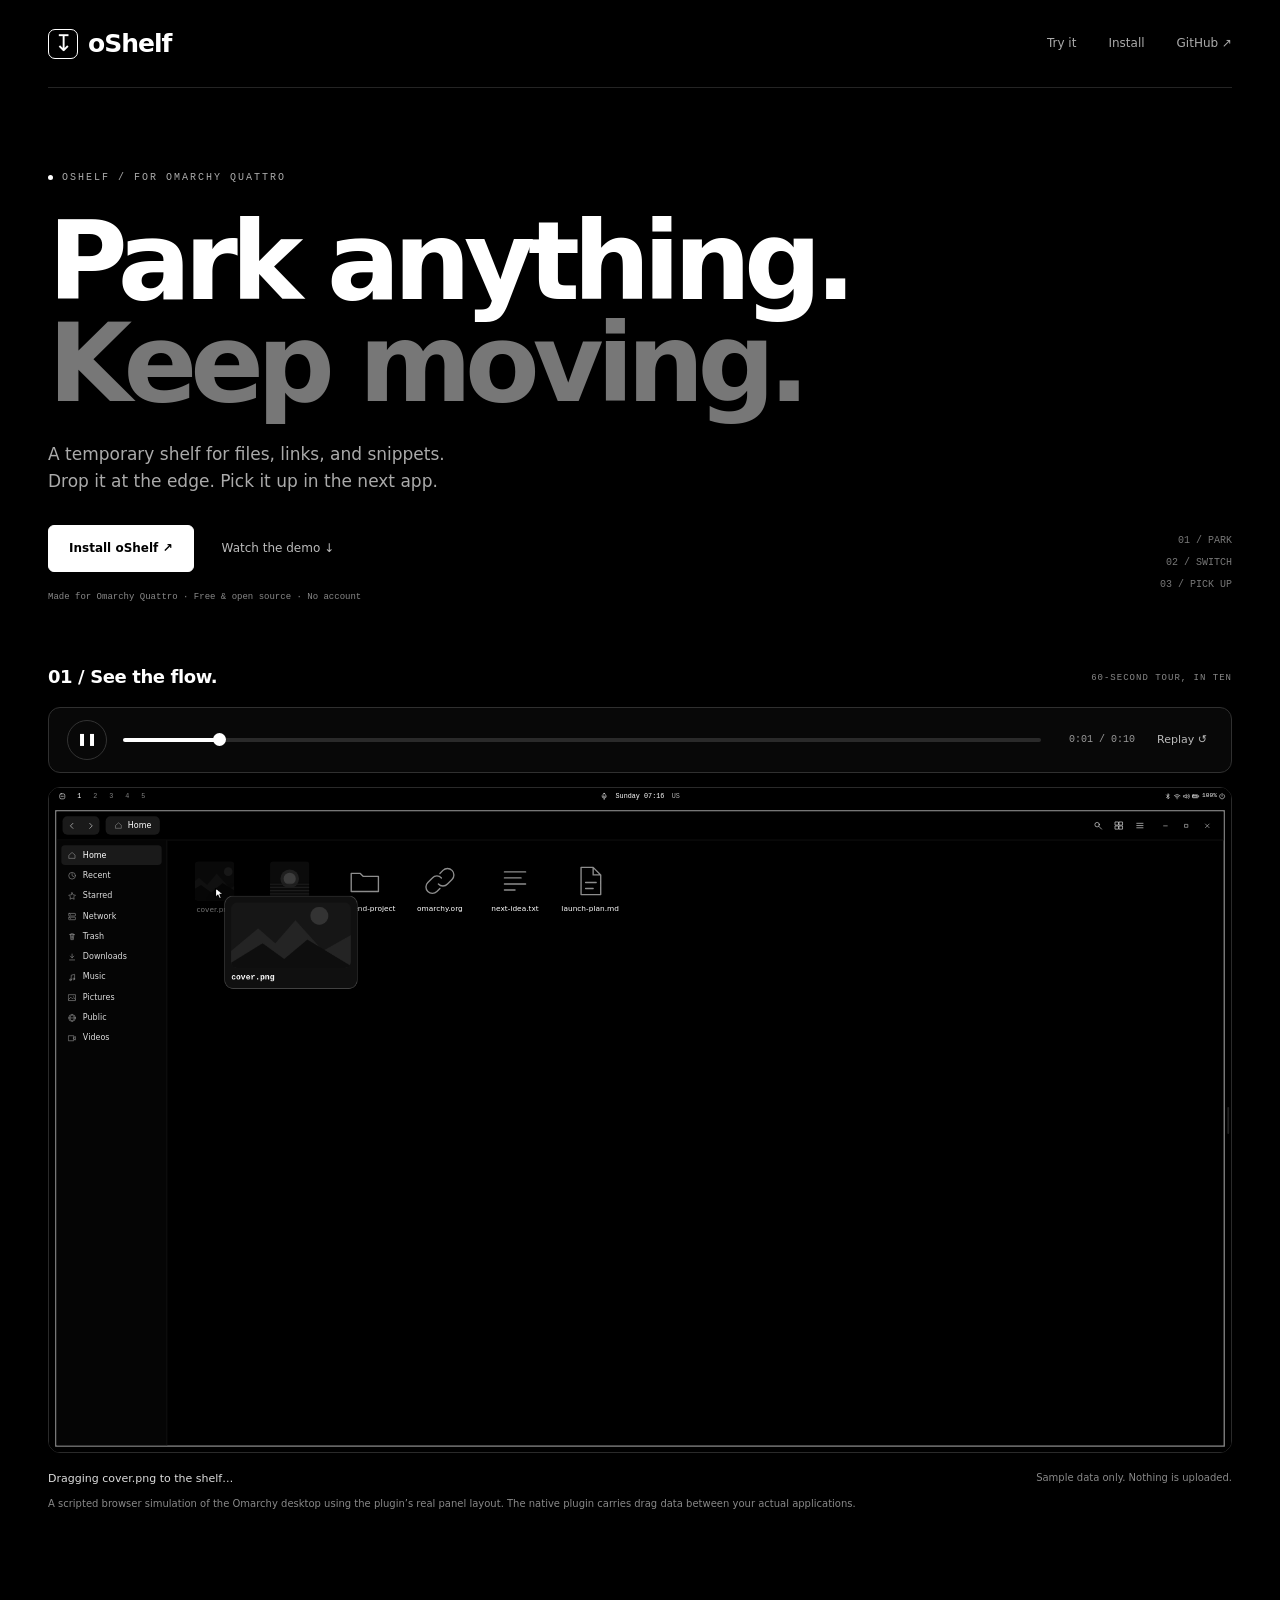
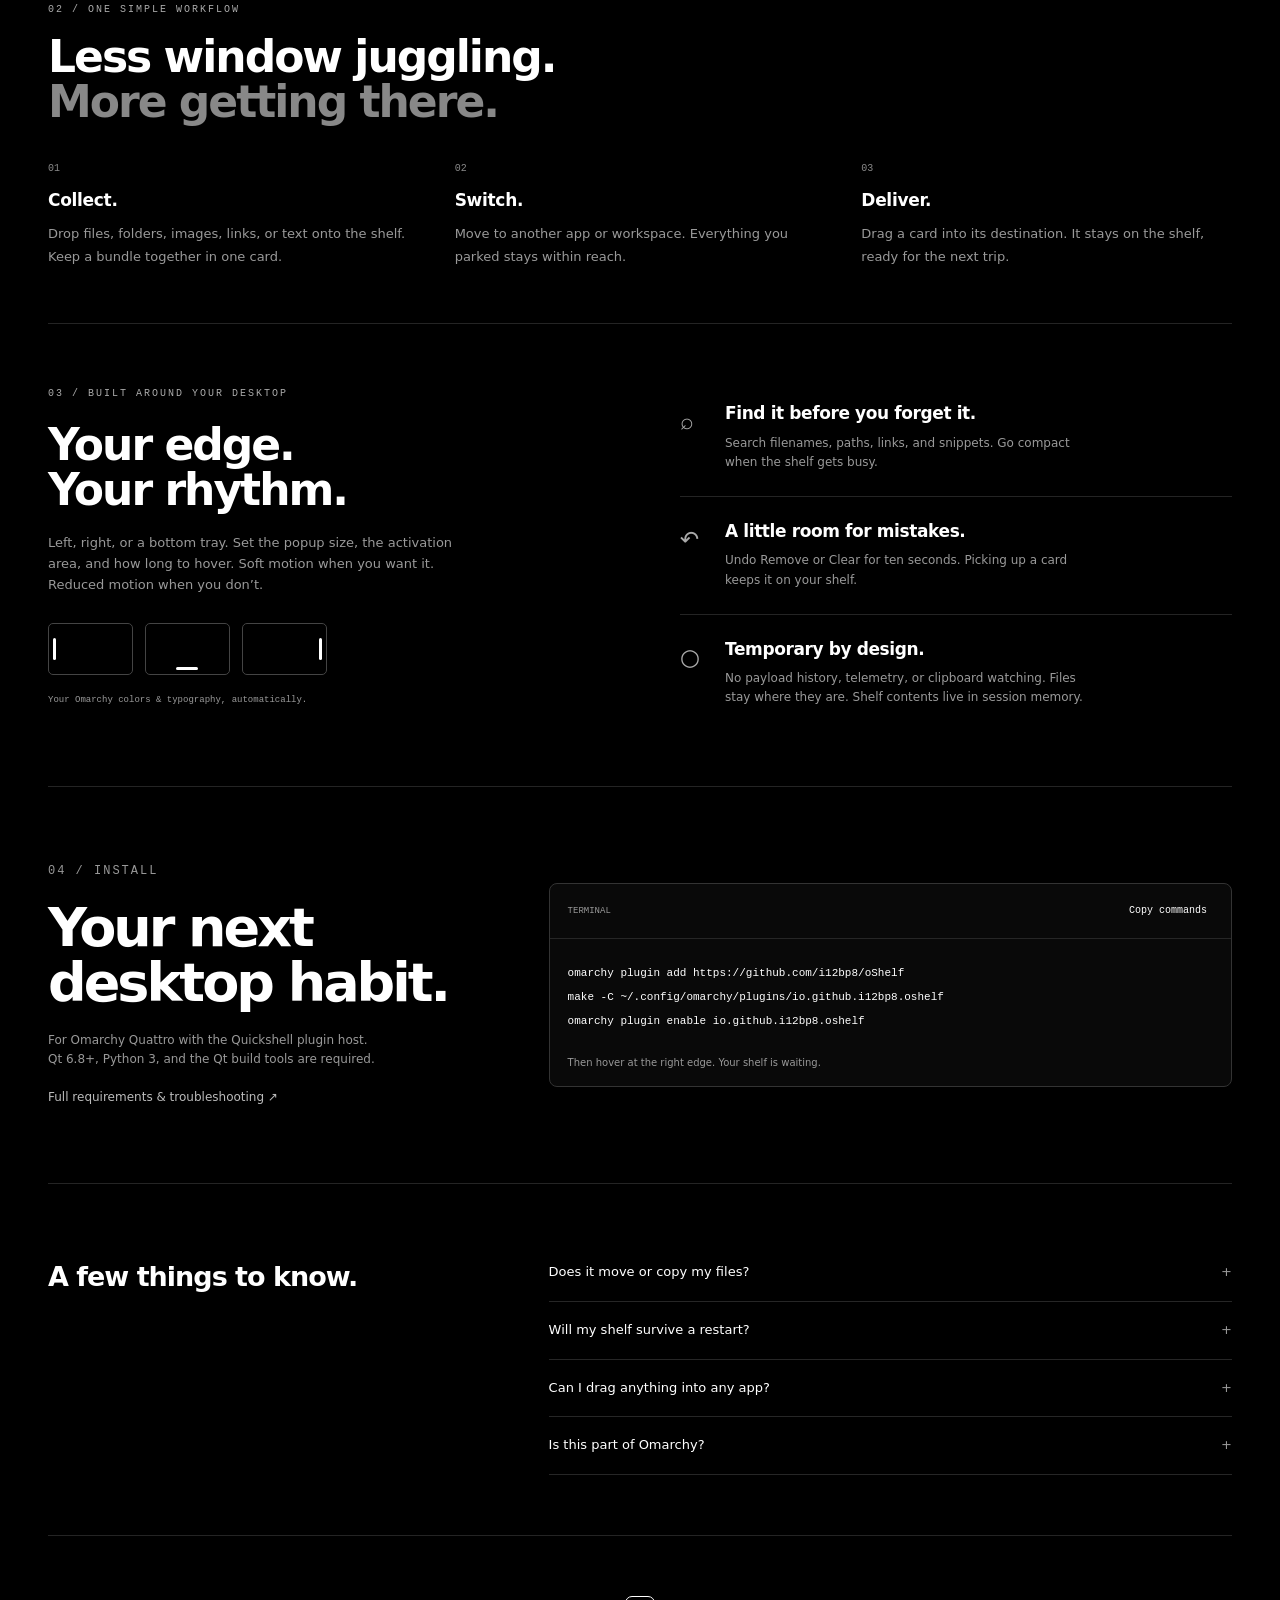
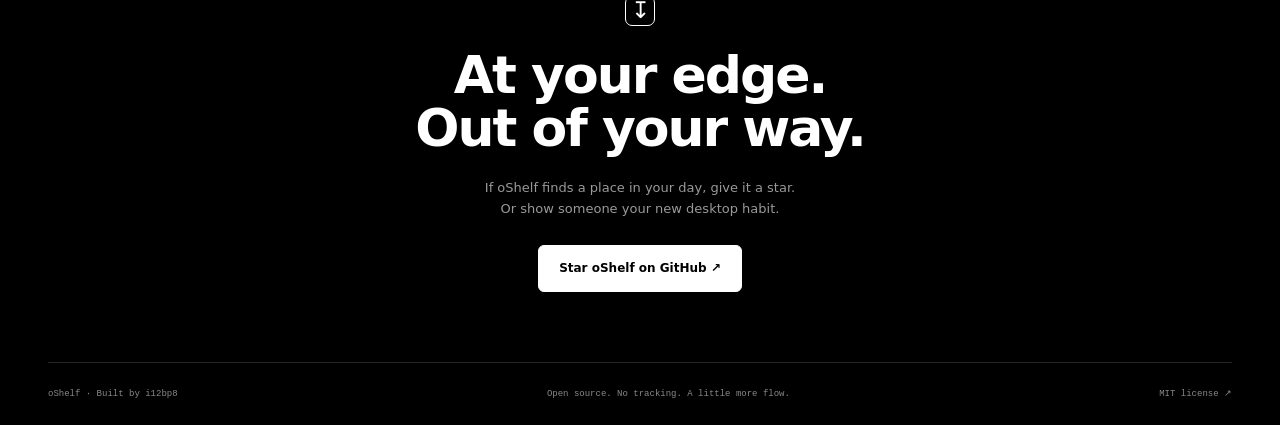
==== commit 52d153da: "Rebuild the site demo as a scripted Omarchy desktop animation" ====
--- a/index.html
+++ b/index.html
@@ -4,17 +4,87 @@
 <title>oShelf — A little room between apps.</title>
 <meta name="description" content="Park files, images, links, and snippets at the edge of your Omarchy desktop. Switch context. Pick them up anywhere.">
 <meta name="theme-color" content="#000000"><meta property="og:title" content="oShelf — A little room between apps."><meta property="og:description" content="Your next favorite desktop habit. A temporary drag-and-drop shelf for Omarchy."><meta property="og:type" content="website"><meta property="og:url" content="https://i12bp8.github.io/oShelf/"><meta property="og:image" content="https://i12bp8.github.io/oShelf/social.png"><meta name="twitter:card" content="summary_large_image">
-<link rel="icon" href="icon.svg" type="image/svg+xml"><link rel="stylesheet" href="style.css?v=2"><script src="demo.js?v=2" defer></script></head>
+<link rel="icon" href="icon.svg" type="image/svg+xml"><link rel="stylesheet" href="style.css?v=4"><script src="demo.js?v=4" defer></script></head>
 <body>
+<svg class="sprite" aria-hidden="true" focusable="false" xmlns="http://www.w3.org/2000/svg">
+<symbol id="i-shelf" viewBox="0 0 22 22"><path d="M3 12v7h16v-7M6 9V3h10v6M11 7v7m-3-3 3 3 3-3"/></symbol>
+<symbol id="i-close" viewBox="0 0 22 22"><path d="m6 6 10 10M16 6 6 16"/></symbol>
+<symbol id="i-search" viewBox="0 0 22 22"><circle cx="9" cy="9" r="5"/><path d="m13 13 6 6"/></symbol>
+<symbol id="i-settings" viewBox="0 0 22 22"><path d="M3 5h2M9 5h10M3 11h8M15 11h4M3 17h2M9 17h10"/><circle cx="7" cy="5" r="2"/><circle cx="13" cy="11" r="2"/><circle cx="7" cy="17" r="2"/></symbol>
+<symbol id="i-compact" viewBox="0 0 22 22"><path d="M3 4h3v3H3zM10 5.5h9M3 10h3v3H3zM10 11.5h9M3 16h3v3H3zM10 17.5h9"/></symbol>
+<symbol id="i-pin" viewBox="0 0 22 22"><path d="M7 3h8l-1 7 3 4H5l3-4zM11 14v6"/></symbol>
+<symbol id="i-image" viewBox="0 0 22 22"><rect x="3" y="3" width="16" height="16"/><path d="m3 16 5-5 4 4 3-3 4 4M15 7h.01"/></symbol>
+<symbol id="i-text" viewBox="0 0 22 22"><path d="M4 5h14M4 9h11M4 13h14M4 17h7"/></symbol>
+<symbol id="i-folder" viewBox="0 0 22 22"><path d="M2 6h6l2 2h10v10H2z"/></symbol>
+<symbol id="i-url" viewBox="0 0 22 22"><circle cx="11" cy="11" r="8"/><path d="M3 11h16M11 3c-7 5-7 11 0 16M11 3c7 5 7 11 0 16"/></symbol>
+<symbol id="i-file" viewBox="0 0 22 22"><path d="M5 2h8l5 5v13H5zM13 2v5h5M8 12h7M8 16h5"/></symbol>
+<symbol id="i-arrow" viewBox="0 0 22 22"><path d="M6 16 16 6M9 6h7v7"/></symbol>
+<symbol id="i-back" viewBox="0 0 22 22"><path d="M13 5 7 11l6 6"/></symbol>
+<symbol id="i-forward" viewBox="0 0 22 22"><path d="m9 5 6 6-6 6"/></symbol>
+<symbol id="i-home" viewBox="0 0 22 22"><path d="M4 10 11 4l7 6v8H4z"/></symbol>
+<symbol id="i-clock" viewBox="0 0 22 22"><circle cx="11" cy="11" r="8"/><path d="M11 6v5l4 2"/></symbol>
+<symbol id="i-star" viewBox="0 0 22 22"><path d="m11 3 2.5 5.3 5.5.7-4 4 1 5.6L11 16l-5 2.6 1-5.6-4-4 5.5-.7z"/></symbol>
+<symbol id="i-network" viewBox="0 0 22 22"><rect x="3" y="4" width="16" height="6" rx="1"/><rect x="3" y="13" width="16" height="6" rx="1"/><path d="M7 7h.01M7 16h.01"/></symbol>
+<symbol id="i-trash" viewBox="0 0 22 22"><path d="M5 6h12M8 6V4h6v2M7 6l1 12h6l1-12M10 9v6M12 9v6"/></symbol>
+<symbol id="i-download" viewBox="0 0 22 22"><path d="M11 4v9m-4-4 4 4 4-4M5 18h12"/></symbol>
+<symbol id="i-music" viewBox="0 0 22 22"><path d="M9 17V6l8-2v11"/><circle cx="7" cy="17" r="2"/><circle cx="15" cy="15" r="2"/></symbol>
+<symbol id="i-pictures" viewBox="0 0 22 22"><rect x="3" y="4" width="16" height="14"/><path d="m3 15 5-5 4 4 3-3 4 4M14 8h.01"/></symbol>
+<symbol id="i-public" viewBox="0 0 22 22"><circle cx="11" cy="11" r="8"/><path d="M3 11h16M11 3c-7 5-7 11 0 16M11 3c7 5 7 11 0 16"/></symbol>
+<symbol id="i-videos" viewBox="0 0 22 22"><rect x="3" y="5" width="12" height="12"/><path d="m15 9 4-2v8l-4-2z"/></symbol>
+<symbol id="i-grid" viewBox="0 0 22 22"><rect x="3" y="3" width="7" height="7"/><rect x="12" y="3" width="7" height="7"/><rect x="3" y="12" width="7" height="7"/><rect x="12" y="12" width="7" height="7"/></symbol>
+<symbol id="i-menu" viewBox="0 0 22 22"><path d="M4 6h14M4 11h14M4 16h14"/></symbol>
+<symbol id="i-minus" viewBox="0 0 22 22"><path d="M6 11h10"/></symbol>
+<symbol id="i-square" viewBox="0 0 22 22"><rect x="7" y="7" width="8" height="8"/></symbol>
+<symbol id="i-mic" viewBox="0 0 22 22"><path d="M11 3a3 3 0 0 1 3 3v4a3 3 0 0 1-6 0V6a3 3 0 0 1 3-3zM5 10a6 6 0 0 0 12 0M11 16v4"/></symbol>
+<symbol id="i-bt" viewBox="0 0 22 22"><path d="m7 7 8 8-4 3V4l4 3-8 8"/></symbol>
+<symbol id="i-net" viewBox="0 0 22 22"><path d="M3 9a12 12 0 0 1 16 0M6 12a8 8 0 0 1 10 0M9 15a3.5 3.5 0 0 1 4 0M11 18h.01"/></symbol>
+<symbol id="i-vol" viewBox="0 0 22 22"><path d="M4 9h3l4-3v10l-4-3H4zM15 8a4 4 0 0 1 0 6M17 5a8 8 0 0 1 0 12"/></symbol>
+<symbol id="i-batt" viewBox="0 0 22 22"><rect x="2" y="7" width="16" height="8" rx="2"/><path d="M20 10v2"/><rect x="4" y="9" width="11" height="4"/></symbol>
+<symbol id="i-power" viewBox="0 0 22 22"><path d="M11 3v8M6 6a7 7 0 1 0 10 0"/></symbol>
+<symbol id="i-omarchy" viewBox="0 0 22 22"><rect x="4" y="4" width="14" height="14" rx="4"/><path d="M8 11h6"/></symbol>
+<symbol id="i-link" viewBox="0 0 22 22"><path d="M10 13a4 4 0 0 0 6 0l3-3a4 4 0 0 0-6-6l-2 2M12 9a4 4 0 0 0-6 0l-3 3a4 4 0 0 0 6 6l2-2"/></symbol>
+<symbol id="i-pointer" viewBox="0 0 24 24"><path d="M5 3v16l4.2-4.2 2.6 6.2 3-1.3-2.6-6.2H18z" fill="#fff" stroke="#000" stroke-width="1.4" stroke-linejoin="round"/></symbol>
+</svg>
 <nav class="nav wrap" aria-label="Main navigation"><a class="brand" href="#"><span class="brand-icon">↧</span> oShelf<span class="brand-dot">.</span></a><div><a href="#playground">Try it</a><a href="#install">Install</a><a class="github" href="https://github.com/i12bp8/oShelf">GitHub ↗</a></div></nav>
-<main><header class="hero wrap"><p class="eyebrow"><span></span> OSHELF / FOR OMARCHY QUATTRO</p><h1>Park anything.<br><em>Keep moving.</em></h1><p class="intro">A temporary shelf for files, links, and snippets.<br>Drop it at the edge. Pick it up in the next app.</p><div class="hero-actions"><a class="button primary" href="#install">Install oShelf ↗</a><a class="text-link" href="#playground">Explore the demo ↓</a></div><p class="fine">Made for Omarchy Quattro · Free & open source · No account</p><div class="hero-index" aria-hidden="true">01 / PARK<br>02 / SWITCH<br>03 / PICK UP</div></header>
-<section class="playground wrap" id="playground" aria-labelledby="demo-title"><div class="section-label"><h2 id="demo-title">01 / See the flow.</h2><span>INTERACTIVE BROWSER DEMO</span></div>
-<div class="demo-toolbar"><div class="segmented" aria-label="Shelf placement"><button data-edge="left" aria-pressed="false">Left</button><button data-edge="bottom" aria-pressed="false">Bottom</button><button data-edge="right" aria-pressed="true">Right</button></div><div class="demo-tools"><button id="tour">▶ Watch demo</button><button id="reset" aria-label="Reset demo">Reset ↺</button></div></div>
-<div class="desktop" id="desktop" data-edge="right"><div class="desktop-bar"><span class="desktop-logo">◈</span><div class="workspaces" aria-label="Demo workspace"><button data-workspace="1" aria-pressed="true">01 Files</button><button data-workspace="2" aria-pressed="false">02 Project</button></div><span class="bar-time">SAMPLE DESKTOP</span><span>⌁ &nbsp; 100%</span></div><div class="wallpaper-word" aria-hidden="true">less friction.<br>more flow.</div>
-<div class="app-window" id="source-window"><div class="window-top"><span class="window-dot"></span><span>Files</span><small>~/today</small></div><div class="file-path">Home <span>/</span> Today <span>/</span> Project assets</div><div id="samples" class="sample-list"></div><p class="window-foot">Drag to the shelf, or use the + buttons.</p></div>
-<div class="app-window destination" id="destination" hidden><div class="window-top"><span class="window-dot"></span><span>Project</span><small>Workspace 2</small></div><div class="destination-body"><span class="destination-icon">↙</span><h3>Drop it into place.</h3><p>Drop a shelf card here.<br>Or use the arrow on a card.</p><div id="delivered"></div></div></div>
-<button class="edge-handle" id="edge-handle" aria-label="Open or close the demo shelf"></button><aside class="shelf" id="shelf" aria-label="Demo shelf"><div class="shelf-head"><span class="shelf-mark">↧</span><div><strong>oShelf</strong><small>A place between apps</small></div><button id="collapse" aria-label="Close demo shelf">×</button></div><div class="shelf-meta"><span>ON YOUR SHELF</span><span id="count">00</span></div><div class="shelf-cards" id="shelf-cards"></div><div class="empty" id="empty"><span>↧</span><strong>Your shelf is ready.</strong><p>Drag a sample here, or press +.</p></div><div class="shelf-foot"><span>Temporary by design</span><button id="clear">Clear</button></div></aside></div>
-<div class="demo-caption"><p id="demo-status" role="status" aria-live="polite">01 — Park something. Drag an item onto the shelf, or press +.</p><span>Sample data only. Nothing is uploaded.</span></div><p class="demo-note">Interactive simulation using sample items. On smaller screens, the windows stack for touch. The native plugin carries drag data between your actual apps.</p></section>
+<main><header class="hero wrap"><p class="eyebrow"><span></span> OSHELF / FOR OMARCHY QUATTRO</p><h1>Park anything.<br><em>Keep moving.</em></h1><p class="intro">A temporary shelf for files, links, and snippets.<br>Drop it at the edge. Pick it up in the next app.</p><div class="hero-actions"><a class="button primary" href="#install">Install oShelf ↗</a><a class="text-link" href="#playground">Watch the demo ↓</a></div><p class="fine">Made for Omarchy Quattro · Free & open source · No account</p><div class="hero-index" aria-hidden="true">01 / PARK<br>02 / SWITCH<br>03 / PICK UP</div></header>
+<section class="playground" id="playground" aria-labelledby="demo-title">
+<div class="wrap"><div class="section-label"><h2 id="demo-title">01 / See the flow.</h2><span>60-SECOND TOUR, IN TEN</span></div>
+<div class="demo-toolbar"><button id="play" class="media-play" aria-label="Pause demo">❚❚</button><input id="scrub" class="media-track" type="range" min="0" max="1000" value="0" step="1" aria-label="Demo progress"><span id="time" class="media-time">0:00 / 0:11</span><button id="replay" class="media-replay">Replay ↺</button></div></div>
+<div class="stage-wrap"><div class="stage" id="stage" aria-hidden="true"><div class="desktop" id="desktop" data-edge="right" data-workspace="1">
+<div class="wallpaper"></div>
+<header class="obar"><div class="obar-left"><span class="obar-menu"><svg class="icon"><use href="#i-omarchy"/></svg></span><div class="obar-workspaces"><span data-workspace="1" aria-pressed="true">1</span><span data-workspace="2" aria-pressed="false">2</span><span data-workspace="3">3</span><span data-workspace="4">4</span><span data-workspace="5">5</span></div></div>
+<div class="obar-center"><span class="obar-ind"><svg class="icon"><use href="#i-mic"/></svg></span><span class="obar-clock" id="obar-clock">Thursday 14:20</span><span class="obar-kb">US</span></div>
+<div class="obar-right"><span class="obar-ind"><svg class="icon"><use href="#i-bt"/></svg></span><span class="obar-ind"><svg class="icon"><use href="#i-net"/></svg></span><span class="obar-ind"><svg class="icon"><use href="#i-vol"/></svg></span><span class="obar-ind"><svg class="icon"><use href="#i-batt"/></svg><b>100%</b></span><span class="obar-ind"><svg class="icon"><use href="#i-power"/></svg></span></div>
+</header>
+<div class="ws" data-ws="1">
+<section class="nw" id="source-window" aria-label="Files — Home">
+<div class="nw-bar"><div class="nw-nav"><span class="nw-navbtn"><svg class="icon"><use href="#i-back"/></svg></span><span class="nw-navbtn"><svg class="icon"><use href="#i-forward"/></svg></span></div><div class="nw-path"><svg class="icon"><use href="#i-home"/></svg> Home</div><div class="nw-actions"><span class="nw-icon"><svg class="icon"><use href="#i-search"/></svg></span><span class="nw-icon"><svg class="icon"><use href="#i-grid"/></svg></span><span class="nw-icon"><svg class="icon"><use href="#i-menu"/></svg></span><div class="nw-controls"><span><svg class="icon"><use href="#i-minus"/></svg></span><span><svg class="icon"><use href="#i-square"/></svg></span><span><svg class="icon"><use href="#i-close"/></svg></span></div></div></div>
+<div class="nw-body"><nav class="nw-side"><span class="nw-place active"><svg class="icon"><use href="#i-home"/></svg>Home</span><span class="nw-place"><svg class="icon"><use href="#i-clock"/></svg>Recent</span><span class="nw-place"><svg class="icon"><use href="#i-star"/></svg>Starred</span><span class="nw-place"><svg class="icon"><use href="#i-network"/></svg>Network</span><span class="nw-place"><svg class="icon"><use href="#i-trash"/></svg>Trash</span><span class="nw-place"><svg class="icon"><use href="#i-download"/></svg>Downloads</span><span class="nw-place"><svg class="icon"><use href="#i-music"/></svg>Music</span><span class="nw-place"><svg class="icon"><use href="#i-pictures"/></svg>Pictures</span><span class="nw-place"><svg class="icon"><use href="#i-public"/></svg>Public</span><span class="nw-place"><svg class="icon"><use href="#i-videos"/></svg>Videos</span></nav><div class="nw-grid" id="samples"></div></div>
+</section>
+</div>
+<div class="ws" data-ws="2" hidden>
+<section class="nw" id="destination" aria-label="Files — Projects">
+<div class="nw-bar"><div class="nw-nav"><span class="nw-navbtn"><svg class="icon"><use href="#i-back"/></svg></span><span class="nw-navbtn"><svg class="icon"><use href="#i-forward"/></svg></span></div><div class="nw-path"><svg class="icon"><use href="#i-folder"/></svg> Projects</div><div class="nw-actions"><span class="nw-icon"><svg class="icon"><use href="#i-search"/></svg></span><span class="nw-icon"><svg class="icon"><use href="#i-grid"/></svg></span><span class="nw-icon"><svg class="icon"><use href="#i-menu"/></svg></span><div class="nw-controls"><span><svg class="icon"><use href="#i-minus"/></svg></span><span><svg class="icon"><use href="#i-square"/></svg></span><span><svg class="icon"><use href="#i-close"/></svg></span></div></div></div>
+<div class="nw-body"><nav class="nw-side"><span class="nw-place"><svg class="icon"><use href="#i-home"/></svg>Home</span><span class="nw-place active"><svg class="icon"><use href="#i-folder"/></svg>Projects</span><span class="nw-place"><svg class="icon"><use href="#i-clock"/></svg>Recent</span><span class="nw-place"><svg class="icon"><use href="#i-star"/></svg>Starred</span><span class="nw-place"><svg class="icon"><use href="#i-network"/></svg>Network</span><span class="nw-place"><svg class="icon"><use href="#i-trash"/></svg>Trash</span><span class="nw-place"><svg class="icon"><use href="#i-download"/></svg>Downloads</span><span class="nw-place"><svg class="icon"><use href="#i-pictures"/></svg>Pictures</span></nav><div class="nw-grid empty" id="delivered"><p class="nw-drop-hint" id="drop-hint">Drop a shelf card here</p></div></div>
+</section>
+</div>
+<div class="os-edge" id="edge-handle"><i class="os-edge-dwell" id="edge-dwell"></i></div>
+<aside class="oshelf" id="shelf">
+<div class="os-wash"></div>
+<div class="os-head"><span class="os-mark"><svg class="icon"><use href="#i-shelf"/></svg></span><div class="os-heading"><strong>oShelf</strong><small>A place between apps</small></div><div class="os-head-actions"><span class="os-action"><svg class="icon"><use href="#i-settings"/></svg></span><span class="os-action"><svg class="icon"><use href="#i-close"/></svg></span></div></div>
+<div class="os-browse">
+<div class="os-search"><svg class="icon"><use href="#i-search"/></svg><span class="os-search-placeholder">Find anything on your shelf</span></div>
+<div class="os-meta"><span id="os-meta">READY WHEN YOU ARE</span><div class="os-meta-actions"><span class="os-action"><svg class="icon"><use href="#i-pin"/></svg></span><span class="os-action"><svg class="icon"><use href="#i-compact"/></svg></span></div></div>
+<div class="os-list" id="shelf-cards"></div>
+<div class="os-empty" id="empty"><span class="os-empty-mark"><svg class="icon"><use href="#i-shelf"/></svg></span><strong>Leave it here for a moment.</strong><p>Files, links, images, little thoughts.<br>Drop here. Pick up wherever you go.</p></div>
+<div class="os-foot"><span id="os-message">Temporary by design</span><div class="os-foot-actions"><span class="os-action os-action-label">Clear</span></div></div>
+</div>
+</aside>
+<div class="demo-cursor" id="cursor"><svg class="icon"><use href="#i-pointer"/></svg></div>
+<div class="demo-ghost" id="ghost"></div>
+</div></div></div>
+<div class="wrap"><div class="demo-caption"><p id="demo-status" role="status" aria-live="polite">01 / Collect. Drag a file to the edge.</p><span>Sample data only. Nothing is uploaded.</span></div><p class="demo-note">A scripted browser simulation of the Omarchy desktop using the plugin’s real panel layout. The native plugin carries drag data between your actual applications.</p></div>
+</section>
 <section class="statement wrap"><p class="eyebrow">02 / ONE SIMPLE WORKFLOW</p><h2>Less window juggling.<br><em>More getting there.</em></h2><div class="use-cases"><article><span class="number">01</span><h3>Collect.</h3><p>Drop files, folders, images, links, or text onto the shelf. Keep a bundle together in one card.</p></article><article><span class="number">02</span><h3>Switch.</h3><p>Move to another app or workspace. Everything you parked stays within reach.</p></article><article><span class="number">03</span><h3>Deliver.</h3><p>Drag a card into its destination. It stays on the shelf, ready for the next trip.</p></article></div></section>
 <section class="details wrap"><div class="detail-large"><span class="eyebrow">03 / BUILT AROUND YOUR DESKTOP</span><h2>Your edge.<br>Your rhythm.</h2><p>Left, right, or a bottom tray. Set the popup size, the activation area, and how long to hover. Soft motion when you want it. Reduced motion when you don’t.</p><div class="mini-edges" aria-hidden="true"><div><i></i></div><div><i></i></div><div><i></i></div></div><span class="detail-tag">Your Omarchy colors & typography, automatically.</span></div><div class="detail-stack"><article><span>⌕</span><div><h3>Find it before you forget it.</h3><p>Search filenames, paths, links, and snippets. Go compact when the shelf gets busy.</p></div></article><article><span>↶</span><div><h3>A little room for mistakes.</h3><p>Undo Remove or Clear for ten seconds. Picking up a card keeps it on your shelf.</p></div></article><article><span>○</span><div><h3>Temporary by design.</h3><p>No payload history, telemetry, or clipboard watching. Files stay where they are. Shelf contents live in session memory.</p></div></article></div></section>
 <section class="install wrap" id="install"><div><p class="eyebrow">04 / INSTALL</p><h2>Your next<br><em>desktop habit.</em></h2><p>For Omarchy Quattro with the Quickshell plugin host.<br>Qt 6.8+, Python 3, and the Qt build tools are required.</p><a class="text-link" href="https://github.com/i12bp8/oShelf#install">Full requirements & troubleshooting ↗</a></div><div class="terminal"><div class="terminal-top"><span>TERMINAL</span><button id="copy-install">Copy commands</button></div><pre><code id="install-code">omarchy plugin add https://github.com/i12bp8/oShelf
--- a/style.css
+++ b/style.css
@@ -1,8 +1,9 @@
 :root {
   color-scheme: dark;
   --bg: #000; --ink: #fff; --muted: #999; --line: #242424;
-  --mono: ui-monospace, SFMono-Regular, Consolas, monospace;
-  --sans: Arial, Helvetica, sans-serif;
+  --mono: "JetBrainsMono Nerd Font", "JetBrains Mono", ui-monospace, SFMono-Regular, Menlo, Consolas, monospace;
+  --sans: "Inter", system-ui, -apple-system, "Cantarell", "Adwaita Sans", "Segoe UI", Roboto, Arial, sans-serif;
+  --accent: #8d8d8d;
 }
 * { box-sizing: border-box; }
 html { scroll-behavior: smooth; scroll-padding-top: 90px; }
@@ -10,11 +11,13 @@
 a { color: inherit; text-decoration: none; }
 button { background: none; border: 0; color: inherit; font: inherit; cursor: pointer; }
 button:disabled { color: #777; cursor: default; }
-a:focus-visible, button:focus-visible, summary:focus-visible { outline: 2px solid #fff; outline-offset: 5px; }
+a:focus-visible, button:focus-visible, summary:focus-visible, input:focus-visible { outline: 2px solid #fff; outline-offset: 3px; }
 h1,h2,h3,p { margin: 0; }
 h1,h2,h3 { line-height: 1.02; }
 em { font-style: normal; }
 ::selection { background: #fff; color: #000; }
+.sprite { position: absolute; width: 0; height: 0; overflow: hidden; }
+.icon { width: 16px; height: 16px; fill: none; stroke: currentColor; stroke-width: 1.5; stroke-linecap: round; stroke-linejoin: round; }
 .wrap { width: calc(100% - 96px); max-width: 1184px; margin: auto; }
 .nav { height: 88px; display: flex; justify-content: space-between; align-items: center; border-bottom: 1px solid var(--line); }
 .brand { display: flex; align-items: center; gap: 10px; font-size: 25px; font-weight: 800; letter-spacing: -1px; }
@@ -42,117 +45,201 @@
 .section-label { display: flex; justify-content: space-between; align-items: center; margin-bottom: 20px; }
 .section-label h2 { font-size: 18px; font-weight: 700; letter-spacing: -.4px; }
 .section-label>span { color: #888; font: 9px var(--mono); letter-spacing: 1px; }
-.demo-toolbar { display: flex; align-items: center; justify-content: space-between; gap: 16px; padding: 14px 18px; border: 1px solid #303030; border-bottom: 0; background: #080808; border-radius: 12px 12px 0 0; }
-.segmented { display: flex; gap: 2px; padding: 3px; border: 1px solid #292929; border-radius: 6px; }
-.segmented button { padding: 6px 15px; font-size: 11px; border-radius: 3px; color: #888; min-height: 32px; }
-.segmented button[aria-pressed=true] { background: white; color: black; font-weight: 700; }
-.demo-tools { display: flex; gap: 16px; font-size: 11px; }
-.demo-tools button { min-height: 36px; }
-#tour { min-width: 118px; text-align: left; }
-#reset { color: #999; }
+
+/* Demo media controls */
+.demo-toolbar { display: flex; align-items: center; gap: 16px; padding: 12px 18px; border: 1px solid #303030; background: #080808; border-radius: 12px; margin-bottom: 14px; }
+.media-play { width: 40px; height: 40px; flex-shrink: 0; display: grid; place-items: center; border: 1px solid #333; border-radius: 50%; font-size: 12px; color: #fff; }
+.media-play:hover { background: #1a1a1a; }
+.media-track { flex: 1; -webkit-appearance: none; appearance: none; height: 4px; margin: 0; border-radius: 2px; background: linear-gradient(to right, #fff calc(var(--progress, 0) * 1%), #2a2a2a calc(var(--progress, 0) * 1%)); cursor: pointer; }
+.media-track::-webkit-slider-thumb { -webkit-appearance: none; width: 13px; height: 13px; border-radius: 50%; background: #fff; }
+.media-track::-moz-range-thumb { width: 13px; height: 13px; border: 0; border-radius: 50%; background: #fff; }
+.media-track:focus-visible { outline: 2px solid #fff; outline-offset: 6px; }
+.media-time { font: 10px var(--mono); color: #999; min-width: 78px; text-align: right; }
+.media-replay { font-size: 11px; color: #bbb; white-space: nowrap; }
+.media-replay:hover { color: #fff; }
+
+/* Stage: a 1920x1080 desktop scaled to fit */
+.stage-wrap { width: 100%; max-width: 1500px; margin: 0 auto; padding: 0 48px; }
+.stage { position: relative; width: 100%; aspect-ratio: 16 / 9; overflow: hidden; border: 1px solid #2a2a2a; border-radius: 12px; background: #000; }
 .desktop {
-  position: relative; display: grid; grid-template-columns: minmax(0,1fr) 300px;
-  grid-template-rows: 42px minmax(0,1fr); gap: 0 64px; padding: 0 32px 32px;
-  height: 520px; overflow: hidden; border: 1px solid #303030;
-  border-radius: 0 0 12px 12px; background: #050505;
-}
-.desktop-bar { grid-column: 1/-1; grid-row: 1; display: flex; align-items: center; gap: 12px; border-bottom: 1px solid #202020; font: 9px var(--mono); color: #888; margin: 0 -32px; padding: 0 18px; }
-.desktop-logo { font-size: 16px; color: white; }
-.workspaces { display: flex; gap: 6px; }
-.workspaces button { border-radius: 4px; min-width: 85px; min-height: 28px; font-size: 10px; color: #999; }
-.workspaces button[aria-pressed=true] { background: #262626; color: white; }
-.bar-time { margin-left: auto; }
-.desktop-bar>span:last-child { margin-left: 8px; }
-.wallpaper-word { display: none; }
-.app-window {
-  grid-column: 1; grid-row: 2; align-self: center; min-width: 0; width: 100%; max-width: 520px;
-  border: 1px solid #2a2a2a; background: #0c0c0c; border-radius: 9px; overflow: hidden;
-}
-.window-top { display: flex; align-items: center; gap: 9px; padding: 0 16px; height: 43px; border-bottom: 1px solid #252525; font-size: 11px; font-weight: 600; }
-.window-dot { width: 6px; height: 6px; border-radius: 50%; background: #666; }
-.window-top small { color: #888; font: 9px var(--mono); margin-left: auto; }
-.file-path { padding: 17px 18px 12px; font: 9px var(--mono); color: #888; }
-.file-path span { padding: 0 7px; color: #555; }
-.sample-list { padding: 0 9px 10px; }
-.sample { display: flex; align-items: center; gap: 12px; padding: 10px; border-radius: 5px; cursor: grab; }
-.sample:hover { background: #171717; }
-.sample-icon { display: grid; place-items: center; width: 29px; height: 34px; color: #ddd; flex-shrink: 0; }
-svg { width: 20px; height: 20px; fill: none; stroke: currentColor; stroke-width: 1.5; stroke-linecap: round; stroke-linejoin: round; }
-.sample-copy { flex: 1; min-width: 0; }
-.sample strong { display: block; font: 11px/1.4 var(--mono); white-space: nowrap; overflow: hidden; text-overflow: ellipsis; }
-.sample small { display: block; font-size: 9px; color: #888; margin-top: 4px; }
-.sample button { min-width: 34px; min-height: 34px; border: 1px solid #333; border-radius: 5px; font-size: 18px; }
-.sample button:hover:not(:disabled) { background: white; color: black; }
-.window-foot { border-top: 1px solid #252525; padding: 13px 18px; font-size: 10px; color: #888; }
-.shelf {
-  grid-column: 2; grid-row: 2; align-self: center; height: 398px; min-width: 0; display: flex;
-  flex-direction: column; padding: 18px; border: 1px solid #454545; border-radius: 13px;
-  background: #101010; box-shadow: 0 18px 35px #0008;
-  transition: opacity .2s, transform .25s cubic-bezier(.2,.8,.2,1);
-}
-.shelf.closed { opacity: 0; transform: translateX(20px); pointer-events: none; }
-.shelf.dragover { border-color: white; box-shadow: 0 0 0 2px #ffffff20; }
-.shelf-head { display: flex; align-items: center; gap: 10px; }
-.shelf-mark { width: 30px; height: 32px; display: grid; place-items: center; color: white; border: 1px solid #343434; border-radius: 7px; font-size: 22px; }
-.shelf-head strong { font-size: 18px; letter-spacing: -.6px; }
-.shelf-head small { display: block; color: #888; font-size: 8px; margin-top: 2px; }
-.shelf-head>button { font-size: 22px; color: #999; margin-left: auto; min-width: 32px; min-height: 32px; }
-.shelf-meta { display: flex; justify-content: space-between; margin: 21px 0 12px; color: #999; font: 8px var(--mono); letter-spacing: 1px; }
-.shelf-cards { display: flex; flex-direction: column; gap: 8px; overflow: auto; flex: 1; min-height: 0; scrollbar-width: thin; scrollbar-color: #555 transparent; }
-.demo-card { position: relative; padding: 13px; border: 1px solid #303030; border-radius: 7px; background: #151515; flex-shrink: 0; cursor: grab; animation: arrive .2s ease-out; min-height: 85px; }
-.card-type { display: block; font: 8px var(--mono); letter-spacing: 1px; color: #aaa; margin-bottom: 9px; }
-.card-title { display: block; font: 11px/1.5 var(--mono); padding-right: 12px; overflow-wrap: anywhere; }
-.card-detail { display: block; margin-top: 8px; font-size: 8px; color: #999; white-space: nowrap; overflow: hidden; text-overflow: ellipsis; }
-.demo-card button { position: absolute; top: 5px; right: 5px; min-width: 30px; min-height: 30px; color: white; border-radius: 4px; }
-.demo-card button:hover { background: white; color: black; }
-.card-art { display: none; }
-.empty { text-align: center; margin: auto 0; padding: 22px 0; }
-.empty>span { display: block; color: #777; font-size: 28px; margin-bottom: 12px; }
-.empty strong { display: block; font-size: 12px; font-weight: 500; }
-.empty p { font-size: 9px; color: #888; margin-top: 8px; }
-.shelf:has(.empty:not([hidden])) .shelf-cards { flex: 0; }
-.shelf-foot { display: flex; align-items: center; justify-content: space-between; padding-top: 12px; margin-top: 14px; border-top: 1px solid #292929; font-size: 8px; color: #999; }
-.shelf-foot button { font-size: 10px; min-height: 28px; }
-.edge-handle { position: absolute; right: 0; top: 44%; width: 26px; height: 80px; }
-.edge-handle:after { content: ''; position: absolute; right: 4px; top: 15px; width: 3px; height: 50px; border-radius: 3px; background: #888; }
-.edge-handle:hover:after { background: #fff; }
-.destination-body { min-height: 265px; padding: 30px; text-align: center; display: flex; flex-direction: column; align-items: center; justify-content: center; }
-.destination-icon { font-size: 30px; color: #888; }
-.destination h3 { font-size: 24px; letter-spacing: -.8px; margin: 14px 0 10px; }
-.destination p { font-size: 11px; color: #999; }
-.destination.dragover { border-color: white; background: #181818; }
-#delivered { display: flex; flex-wrap: wrap; justify-content: center; gap: 6px; margin-top: 17px; max-width: 100%; }
-.delivered-item { font: 9px/1.5 var(--mono); padding: 7px 10px; background: #202020; border: 1px solid #444; border-radius: 5px; overflow-wrap: anywhere; max-width: 100%; animation: arrive .2s ease-out; }
-.desktop[data-edge=left] { grid-template-columns: 300px minmax(0,1fr); }
-.desktop[data-edge=left] .shelf { grid-column: 1; }
-.desktop[data-edge=left] .app-window { grid-column: 2; justify-self: end; }
-.desktop[data-edge=left] .edge-handle { left: 0; right: auto; }
-.desktop[data-edge=left] .edge-handle:after { left: 4px; right: auto; }
-.desktop[data-edge=left] .shelf.closed { transform: translateX(-20px); }
-.desktop[data-edge=bottom] { grid-template-columns: minmax(0,1fr); grid-template-rows: 42px 235px 220px; height: 546px; padding-bottom: 24px; }
-.desktop[data-edge=bottom] .app-window { grid-column: 1; grid-row: 2; width: 100%; max-width: 720px; justify-self: center; }
-.desktop[data-edge=bottom] .file-path, .desktop[data-edge=bottom] .window-foot { display: none; }
-.desktop[data-edge=bottom] .sample-list { display: grid; grid-template-columns: 1fr 1fr; padding: 12px; }
-.desktop[data-edge=bottom] .sample { padding: 6px; }
-.desktop[data-edge=bottom] .shelf { grid-column: 1; grid-row: 3; height: 212px; width: 100%; max-width: 720px; justify-self: center; padding: 13px 18px; }
-.desktop[data-edge=bottom] .shelf.closed { transform: translateY(15px); }
-.desktop[data-edge=bottom] .shelf-cards { flex-direction: row; }
-.desktop[data-edge=bottom] .demo-card { width: 205px; padding: 10px; }
-.desktop[data-edge=bottom] .card-detail { display: none; }
-.desktop[data-edge=bottom] .shelf-meta { margin: 12px 0 8px; }
-.desktop[data-edge=bottom] .shelf-foot { margin-top: 8px; padding-top: 5px; }
-.desktop[data-edge=bottom] .empty { padding: 3px; }
-.desktop[data-edge=bottom] .empty>span { display: none; }
-.desktop[data-edge=bottom] .empty p { margin-top: 5px; }
-.desktop[data-edge=bottom] .destination-body { min-height: 155px; padding: 12px; }
-.desktop[data-edge=bottom] .destination-icon { display: none; }
-.desktop[data-edge=bottom] .destination h3 { font-size: 18px; margin: 4px 0 7px; }
-.desktop[data-edge=bottom] .edge-handle { top: auto; bottom: 0; left: calc(50% - 40px); width: 80px; height: 24px; }
-.desktop[data-edge=bottom] .edge-handle:after { top: auto; bottom: 4px; left: 15px; width: 50px; height: 3px; }
+  position: absolute; top: 0; left: 0; width: 1920px; height: 1080px;
+  transform-origin: top left; transform: scale(var(--stage-scale, .7)); overflow: hidden;
+  background: #000; color: #fff;
+  --mono: "JetBrainsMono Nerd Font", "JetBrains Mono", ui-monospace, SFMono-Regular, Menlo, Consolas, monospace;
+  --sans: system-ui, -apple-system, "Cantarell", "Adwaita Sans", "Segoe UI", Roboto, Arial, sans-serif;
+  --os-bg: #000; --os-fg: #fff; --os-accent: #8d8d8d;
+  --panel-w: 360px; --panel-h: 520px; --panel-y: 280px;
+  --motion: 260ms; --edge-pos: .5;
+}
+.wallpaper { position: absolute; inset: 0; background: #000 url("wallpaper.png") center / 1920px 1080px no-repeat; }
+
+/* Omarchy bar */
+.obar { position: absolute; top: 0; left: 0; right: 0; height: 26px; z-index: 30; display: flex; align-items: center; justify-content: space-between; padding: 0 8px; background: #000; color: #fff; font: 11px/1 var(--mono); }
+.obar button { font: inherit; color: inherit; }
+.obar-left, .obar-right { display: flex; align-items: center; gap: 2px; }
+.obar-menu { display: grid; place-items: center; width: 26px; height: 26px; color: #fff; }
+.obar-menu .icon { width: 13px; height: 13px; }
+.obar-workspaces { display: flex; align-items: center; }
+.obar-workspaces [data-workspace] { min-width: 26px; height: 26px; padding: 0 6px; display: grid; place-items: center; opacity: .5; transition: background .12s, opacity .12s; }
+.obar-workspaces [data-workspace][aria-pressed=true] { opacity: 1; }
+.obar-workspaces [data-workspace].pressed { background: rgba(255,255,255,.2); }
+.obar-center { position: absolute; left: 50%; transform: translateX(-50%); display: flex; align-items: center; gap: 12px; }
+.obar-ind { display: inline-flex; align-items: center; gap: 4px; color: #fff; }
+.obar-ind .icon { width: 13px; height: 13px; }
+.obar-ind b { font-weight: 400; font-size: 10px; }
+.obar-kb { opacity: .7; }
+
+/* Workspaces and windows */
+.ws { position: absolute; top: 26px; left: 0; right: 0; bottom: 0; }
+.nw { position: absolute; display: flex; flex-direction: column; background: #000; border: 2px solid rgba(89,89,89,.67); color: #fff; overflow: hidden; font-family: var(--sans); }
+.ws:not([hidden]) .nw { border-color: #8d8d8d; }
+#source-window, #destination { left: 10px; top: 10px; right: 10px; bottom: 10px; }
+.nw-bar { height: 47px; flex-shrink: 0; display: flex; align-items: center; gap: 10px; padding: 0 10px; border-bottom: 1px solid #1a1a1a; background: #000; }
+.nw-nav { display: flex; background: #1a1a1a; border-radius: 8px; }
+.nw-navbtn { width: 30px; height: 30px; display: grid; place-items: center; color: #ddd; border-radius: 6px; }
+.nw-navbtn:hover { background: #262626; }
+.nw-navbtn .icon { width: 15px; height: 15px; }
+.nw-path { display: flex; align-items: center; gap: 8px; padding: 0 14px; height: 30px; background: #1a1a1a; border-radius: 8px; font-size: 13px; color: #fff; }
+.nw-path .icon { width: 14px; height: 14px; color: #8d8d8d; }
+.nw-actions { margin-left: auto; display: flex; align-items: center; gap: 2px; }
+.nw-icon { width: 32px; height: 32px; display: grid; place-items: center; color: #ddd; border-radius: 6px; }
+.nw-icon:hover { background: #1a1a1a; }
+.nw-icon .icon { width: 16px; height: 16px; }
+.nw-controls { display: flex; margin-left: 6px; }
+.nw-controls span { width: 34px; height: 32px; display: grid; place-items: center; color: #ddd; border-radius: 4px; }
+.nw-controls .icon { width: 13px; height: 13px; }
+.nw-body { display: flex; flex: 1; min-height: 0; }
+.nw-side { width: 180px; flex-shrink: 0; padding: 8px; display: flex; flex-direction: column; gap: 1px; border-right: 1px solid #1a1a1a; background: #050505; overflow: hidden; }
+.nw-place { display: flex; align-items: center; gap: 10px; height: 32px; padding: 0 10px; border-radius: 6px; color: #ddd; font-size: 13px; white-space: nowrap; }
+.nw-place.active { background: #1a1a1a; color: #fff; }
+.nw-place .icon { width: 15px; height: 15px; color: #8d8d8d; flex-shrink: 0; }
+.nw-grid { position: relative; flex: 1; display: flex; flex-wrap: wrap; align-content: flex-start; gap: 4px; padding: 18px; overflow: auto; }
+.nw-tile { position: relative; width: 118px; height: 120px; display: flex; flex-direction: column; align-items: center; justify-content: center; gap: 8px; padding: 8px; border-radius: 8px; text-align: center; }
+.nw-tile strong { font-size: 12px; font-weight: 400; line-height: 1.3; color: #fff; overflow-wrap: anywhere; }
+.nw-tile .thumb { width: 64px; height: 64px; border-radius: 6px; overflow: hidden; flex-shrink: 0; }
+.nw-tile .thumb svg { width: 100%; height: 100%; display: block; }
+.nw-tile .ficon { width: 58px; height: 58px; color: #8d8d8d; flex-shrink: 0; display: grid; place-items: center; }
+.nw-tile .ficon .icon { width: 54px; height: 54px; stroke-width: .9; }
+.nw.dragover { border-color: #fff; }
+.nw.dragover .nw-grid { background: rgba(141,141,141,.07); }
+.nw-drop-hint { position: absolute; inset: 0; display: none; align-items: center; justify-content: center; color: #8d8d8d; font-size: 13px; pointer-events: none; }
+.nw-grid.empty .nw-drop-hint, .nw.dragover .nw-drop-hint { display: flex; }
+
+/* oShelf edge handle */
+.os-edge { position: absolute; z-index: 35; background: none; border: 0; padding: 0; transition: opacity .2s; }
+.os-edge.hidden { opacity: 0; pointer-events: none; }
+.os-edge i { position: absolute; background: rgba(255,255,255,.13); border-radius: 2px; overflow: hidden; transition: width .18s cubic-bezier(.2,.8,.2,1), height .18s cubic-bezier(.2,.8,.2,1); }
+.os-edge.has-items i, .os-edge:hover i { background: rgba(255,255,255,.3); }
+.os-edge i::after { content: ""; position: absolute; background: var(--os-accent); }
+.desktop[data-edge=right] .os-edge, .desktop[data-edge=left] .os-edge { top: calc((100% - 200px) * var(--edge-pos)); width: 14px; height: 200px; }
+.desktop[data-edge=right] .os-edge { right: 0; }
+.desktop[data-edge=left] .os-edge { left: 0; }
+.desktop[data-edge=right] .os-edge i { right: 3px; top: 50%; transform: translateY(-50%); width: 3px; height: 44px; }
+.desktop[data-edge=left] .os-edge i { left: 3px; top: 50%; transform: translateY(-50%); width: 3px; height: 44px; }
+.desktop[data-edge=right] .os-edge:hover i, .desktop[data-edge=left] .os-edge:hover i { height: 76px; }
+.desktop[data-edge=right] .os-edge i::after, .desktop[data-edge=left] .os-edge i::after { left: 0; right: 0; bottom: 0; height: calc(var(--dwell, 0) * 100%); }
+.desktop[data-edge=bottom] .os-edge { left: calc((100% - 200px) * var(--edge-pos)); bottom: 0; width: 200px; height: 14px; }
+.desktop[data-edge=bottom] .os-edge i { bottom: 3px; left: 50%; transform: translateX(-50%); width: 44px; height: 3px; }
+.desktop[data-edge=bottom] .os-edge:hover i { width: 76px; }
+.desktop[data-edge=bottom] .os-edge i::after { top: 0; bottom: 0; left: 0; width: calc(var(--dwell, 0) * 100%); }
+
+/* oShelf panel */
+.oshelf {
+  position: absolute; z-index: 40; width: var(--panel-w); height: var(--panel-h);
+  background: var(--os-bg); color: var(--os-fg);
+  border: 1px solid rgba(255,255,255,.15); border-radius: 24px;
+  box-shadow: 0 8px 24px rgba(0,0,0,.35);
+  font-family: var(--mono);
+  transition: opacity var(--motion) cubic-bezier(.33,1,.68,1), transform var(--motion) cubic-bezier(.33,1,.68,1);
+}
+.desktop[data-edge=right] .oshelf { right: 16px; top: var(--panel-y); transform-origin: right center; }
+.desktop[data-edge=left] .oshelf { left: 16px; top: var(--panel-y); transform-origin: left center; }
+.desktop[data-edge=bottom] .oshelf { left: 50%; bottom: 16px; transform: translateX(-50%); transform-origin: center bottom; }
+.oshelf.closed { opacity: 0; pointer-events: none; }
+.desktop[data-edge=right] .oshelf.closed { transform: translateX(32px) scale(.97); }
+.desktop[data-edge=left] .oshelf.closed { transform: translateX(-32px) scale(.97); }
+.desktop[data-edge=bottom] .oshelf.closed { transform: translateX(-50%) translateY(32px) scale(.97); }
+.oshelf.dragover { border-color: rgba(141,141,141,.75); }
+.os-wash { position: absolute; top: 1px; left: 1px; right: 1px; height: 160px; border-radius: 23px 23px 0 0; background: linear-gradient(rgba(141,141,141,.085), rgba(141,141,141,0)); pointer-events: none; }
+.os-mark { position: absolute; left: 22px; top: 22px; z-index: 2; width: 40px; height: 40px; display: grid; place-items: center; border-radius: 13px; background: rgba(141,141,141,.12); border: 1px solid rgba(141,141,141,.17); color: var(--os-accent); }
+.os-mark .icon { width: 23px; height: 23px; }
+.os-heading { position: absolute; left: 74px; top: 20px; z-index: 2; }
+.os-heading strong { display: block; font-size: 23px; font-weight: 600; letter-spacing: -.6px; line-height: 1.1; }
+.os-heading small { display: block; margin-top: 4px; font-size: 10px; color: rgba(255,255,255,.5); }
+.os-head-actions { position: absolute; right: 16px; top: 23px; z-index: 2; display: flex; gap: 2px; }
+.os-action { min-width: 36px; height: 36px; padding: 0 10px; display: inline-flex; align-items: center; justify-content: center; gap: 7px; border-radius: 10px; border: 1px solid transparent; color: var(--os-fg); transition: background .12s, color .12s, border-color .12s; }
+.os-action:hover { background: rgba(255,255,255,.075); }
+.os-action[aria-pressed=true] { background: rgba(141,141,141,.13); border-color: rgba(141,141,141,.3); color: var(--os-accent); }
+.os-action .icon { width: 20px; height: 20px; }
+.os-action-label { font-size: 12px; height: 36px; }
+.os-action:disabled { opacity: .4; cursor: default; }
+.os-action:disabled:hover { background: none; }
+.os-browse { position: absolute; inset: 0; z-index: 1; }
+.os-search { position: absolute; left: 22px; top: 84px; width: calc(100% - 44px); height: 40px; border-radius: 12px; background: rgba(255,255,255,.035); border: 1px solid rgba(255,255,255,.09); }
+.os-search .icon { position: absolute; left: 12px; top: 50%; transform: translateY(-50%); width: 16px; height: 16px; color: rgba(255,255,255,.4); }
+.os-search-placeholder { position: absolute; left: 38px; top: 50%; transform: translateY(-50%); font-size: 12px; color: rgba(255,255,255,.4); }
+.os-meta { position: absolute; left: 24px; top: 143px; right: 18px; display: flex; justify-content: space-between; align-items: center; font-size: 9px; letter-spacing: 1px; color: rgba(255,255,255,.45); }
+.os-meta-actions { display: flex; gap: 2px; }
+.os-meta-actions .os-action { min-width: 30px; height: 30px; }
+.os-meta-actions .icon { width: 16px; height: 16px; }
+.os-list { position: absolute; left: 20px; top: 175px; width: calc(100% - 40px); height: calc(100% - 243px); overflow-y: auto; overflow-x: hidden; display: flex; flex-direction: column; scrollbar-width: thin; scrollbar-color: #555 transparent; }
+.os-empty { position: absolute; left: 50%; top: calc(175px + (100% - 243px) / 2); transform: translate(-50%,-50%); width: min(calc(100% - 64px), 320px); display: flex; flex-direction: column; align-items: center; gap: 14px; text-align: center; }
+.os-empty-mark { width: 64px; height: 64px; display: grid; place-items: center; border-radius: 20px; background: rgba(141,141,141,.065); border: 1px solid rgba(141,141,141,.13); color: var(--os-accent); }
+.os-empty-mark .icon { width: 28px; height: 28px; }
+.os-empty strong { font-size: 17px; font-weight: 500; }
+.os-empty p { font-size: 11px; line-height: 1.45; color: rgba(255,255,255,.5); }
+.os-foot { position: absolute; left: 22px; right: 22px; bottom: 0; height: 61px; display: flex; align-items: center; justify-content: space-between; gap: 10px; border-top: 1px solid rgba(255,255,255,.075); }
+.os-foot>span { font-size: 10px; color: rgba(255,255,255,.45); overflow: hidden; text-overflow: ellipsis; white-space: nowrap; }
+.os-foot-actions { display: flex; gap: 4px; flex-shrink: 0; }
+.os-foot-actions .os-action { height: 30px; padding: 0 10px; font-size: 12px; }
+
+/* Shelf cards */
+.os-card { position: relative; flex: 0 0 auto; height: 110px; margin: 0 1px 10px; border-radius: 16px; background: #060606; border: 1px solid rgba(255,255,255,.10); cursor: grab; transition: background .14s, border-color .14s, opacity .12s; }
+.os-card:hover { background: #101010; border-color: rgba(255,255,255,.25); }
+.os-card[data-kind=image] { height: 226px; }
+.os-card[data-kind=text] { height: 150px; }
+.os-card[hidden] { display: none; }
+.os-card.dragging { opacity: .45; }
+.os-card-kind { position: absolute; left: 53px; top: 17px; font-size: 10px; letter-spacing: 1.4px; color: var(--os-accent); opacity: .85; }
+.os-card-title { position: absolute; left: 53px; top: 41px; width: calc(100% - 70px); font-size: 16px; font-weight: 600; line-height: 1.15; overflow: hidden; display: -webkit-box; -webkit-line-clamp: 1; -webkit-box-orient: vertical; }
+.os-card-detail { position: absolute; left: 18px; bottom: 14px; width: calc(100% - 84px); font-size: 11px; color: rgba(255,255,255,.48); white-space: nowrap; overflow: hidden; text-overflow: ellipsis; }
+.os-card-icon { position: absolute; left: 13px; top: 10px; width: 30px; height: 28px; display: grid; place-items: center; border-radius: 9px; background: rgba(141,141,141,.07); color: var(--os-accent); }
+.os-card-icon .icon { width: 17px; height: 17px; }
+.os-card-thumb { position: absolute; left: 10px; top: 10px; width: calc(100% - 20px); height: 142px; border-radius: 10px; overflow: hidden; }
+.os-card-thumb svg { width: 100%; height: 100%; display: block; }
+.os-card[data-kind=image] .os-card-kind { left: 18px; top: 158px; }
+.os-card[data-kind=image] .os-card-title { left: 18px; top: 177px; width: calc(100% - 36px); }
+.os-card[data-kind=image] .os-card-detail { display: none; }
+.os-card[data-kind=text] .os-card-title { font-weight: 400; font-size: 14px; -webkit-line-clamp: 3; }
+.oshelf.compact .os-card { height: 98px; }
+.oshelf.compact .os-card-thumb, .oshelf.compact .os-card-detail { display: none; }
+.oshelf.compact .os-card-kind { top: 15px; left: 53px; }
+.oshelf.compact .os-card-title { top: 38px; font-size: 14px; }
+.desktop[data-edge=bottom] .os-list { flex-direction: row; overflow-x: auto; overflow-y: hidden; }
+.desktop[data-edge=bottom] .os-card { width: 268px; height: calc(100% - 8px); margin: 0 10px 0 0; }
+.desktop[data-edge=bottom] .os-card-thumb { height: calc(100% - 92px); }
+.desktop[data-edge=bottom] .os-card[data-kind=image] .os-card-kind { left: 18px; top: auto; bottom: 42px; }
+.desktop[data-edge=bottom] .os-card[data-kind=image] .os-card-title { left: 18px; top: auto; bottom: 18px; }
+.desktop[data-edge=bottom] .os-empty { top: calc(175px + (100% - 243px) / 2); width: 420px; }
+
+/* Synthetic cursor and drag ghost */
+.demo-cursor { position: absolute; left: 0; top: 0; z-index: 60; pointer-events: none; will-change: transform; }
+.demo-cursor svg { position: absolute; left: -3px; top: -3px; width: 22px; height: 22px; }
+.demo-ghost { position: absolute; left: 0; top: 0; z-index: 55; width: 216px; padding: 10px; border-radius: 14px; background: #101010; border: 1px solid rgba(255,255,255,.25); box-shadow: 0 14px 30px rgba(0,0,0,.55); display: none; pointer-events: none; will-change: transform; }
+.demo-ghost.visible { display: block; }
+.demo-ghost .thumb { display: block; height: 106px; border-radius: 9px; overflow: hidden; }
+.demo-ghost .thumb svg { width: 100%; height: 100%; display: block; }
+.demo-ghost .ficon { display: grid; place-items: center; height: 58px; color: var(--os-accent); }
+.demo-ghost .ficon .icon { width: 36px; height: 36px; }
+.demo-ghost strong { display: block; margin-top: 8px; font: 600 13px var(--mono); overflow: hidden; text-overflow: ellipsis; white-space: nowrap; }
+.os-card.dragging, .nw-tile.dragging { opacity: .45; }
+
+/* Demo captions */
 .demo-caption { display: flex; justify-content: space-between; gap: 24px; margin-top: 17px; font-size: 11px; }
 .demo-caption p { color: #ddd; }
 .demo-caption>span { color: #888; font-size: 10px; flex-shrink: 0; }
-.demo-note { margin-top: 9px; font-size: 10px; color: #888; max-width: 750px; }
+.demo-note { margin-top: 9px; font-size: 10px; color: #888; max-width: 820px; }
+
 .statement { padding: 90px 0 55px; border-bottom: 1px solid var(--line); }
 .statement h2 { font-size: 44px; letter-spacing: -2px; margin-top: 18px; font-weight: 800; }
 .statement h2 em { color: #888; }
@@ -201,17 +288,15 @@
 @keyframes arrive { from { opacity: 0; } to { opacity: 1; } }
 @media(max-width:1000px) {
   .wrap { width: calc(100% - 48px); }
+  .stage-wrap { padding: 0 24px; }
   .hero-index { display: none; }
   h1 { letter-spacing: -5px; }
-  .desktop { gap: 0 28px; padding-left: 22px; padding-right: 22px; grid-template-columns: minmax(0,1fr) 270px; }
-  .desktop-bar { margin: 0 -22px; }
-  .desktop[data-edge=left] { grid-template-columns: 270px minmax(0,1fr); }
   .details { gap: 40px; }
   .install { grid-template-columns: 1fr; gap: 28px; }
-  .install h2 br { display: block; }
 }
 @media(max-width:700px) {
   .wrap { width: calc(100% - 36px); }
+  .stage-wrap { padding: 0 18px; }
   .nav { height: 72px; }
   .nav>div { gap: 18px; font-size: 11px; }
   .nav>div>a:first-child { display: none; }
@@ -229,39 +314,7 @@
   .segmented button { padding: 5px 9px; font-size: 10px; }
   .demo-tools { gap: 8px; font-size: 10px; }
   #tour { min-width: 90px; }
-  .desktop, .desktop[data-edge=left], .desktop[data-edge=bottom] {
-    display: grid; grid-template-columns: minmax(0,1fr); grid-template-rows: 40px auto auto;
-    height: auto; padding: 0 16px 24px; gap: 20px 0; min-height: 680px;
-  }
-  .desktop-bar { margin: 0 -16px; padding: 0 12px; gap: 8px; }
-  .desktop-bar>span:last-child, .bar-time { display: none; }
-  .workspaces button { min-width: 95px; min-height: 32px; }
-  .app-window,.desktop[data-edge=left] .app-window,.desktop[data-edge=bottom] .app-window {
-    grid-row: 2; grid-column: 1; max-width: none; width: 100%; align-self: start;
-  }
-  .window-top { height: 38px; padding: 0 12px; }
-  .file-path { display: none; }
-  .sample-list, .desktop[data-edge=bottom] .sample-list { display: block; padding: 8px; }
-  .sample, .desktop[data-edge=bottom] .sample { padding: 6px 4px; gap: 8px; }
-  .sample strong { font-size: 10px; }
-  .sample small { font-size: 8px; }
-  .sample button { min-height: 36px; min-width: 36px; }
-  .window-foot, .desktop[data-edge=bottom] .window-foot { display: block; padding: 10px 12px; font-size: 9px; }
-  .shelf,.desktop[data-edge=left] .shelf,.desktop[data-edge=bottom] .shelf {
-    grid-column: 1; grid-row: 3; width: 100%; max-width: none; height: 290px; padding: 15px; align-self: start;
-  }
-  .desktop[data-edge=bottom] .shelf-cards { flex-direction: column; }
-  .desktop[data-edge=bottom] .demo-card { width: auto; padding: 13px; }
-  .desktop[data-edge=bottom] .card-detail { display: block; }
-  .desktop[data-edge=bottom] .empty { padding: 18px 0; }
-  .desktop[data-edge=bottom] .empty>span { display: block; }
-  .desktop[data-edge=bottom] .shelf-meta { margin: 21px 0 12px; }
-  .desktop[data-edge=bottom] .shelf-foot { margin-top: 14px; padding-top: 12px; }
-  .destination-body,.desktop[data-edge=bottom] .destination-body { min-height: 263px; padding: 22px; }
-  .desktop[data-edge=bottom] .destination h3 { font-size: 24px; }
-  .desktop[data-edge=bottom] .destination-icon { display: block; }
-  .edge-handle { top: auto; bottom: 100px; width: 16px; }
-  .demo-caption { flex-direction: column; gap: 7px; min-height: 67px; font-size: 11px; }
+  .demo-caption { flex-direction: column; gap: 7px; font-size: 11px; }
   .demo-caption>span { font-size: 9px; }
   .demo-note { font-size: 9px; }
   .statement { padding: 60px 0 35px; }
@@ -285,8 +338,6 @@
 @media(max-width:370px) {
   .demo-toolbar { flex-wrap: wrap; }
   .demo-tools { width: 100%; justify-content: space-between; }
-  .desktop-bar { padding: 0 8px; }
-  .workspaces button { min-width: 85px; }
   .fine { max-width: 250px; }
 }
 @media(prefers-reduced-motion:reduce) { html { scroll-behavior: auto; } *,*:before,*:after { animation: none!important; transition: none!important; } }
